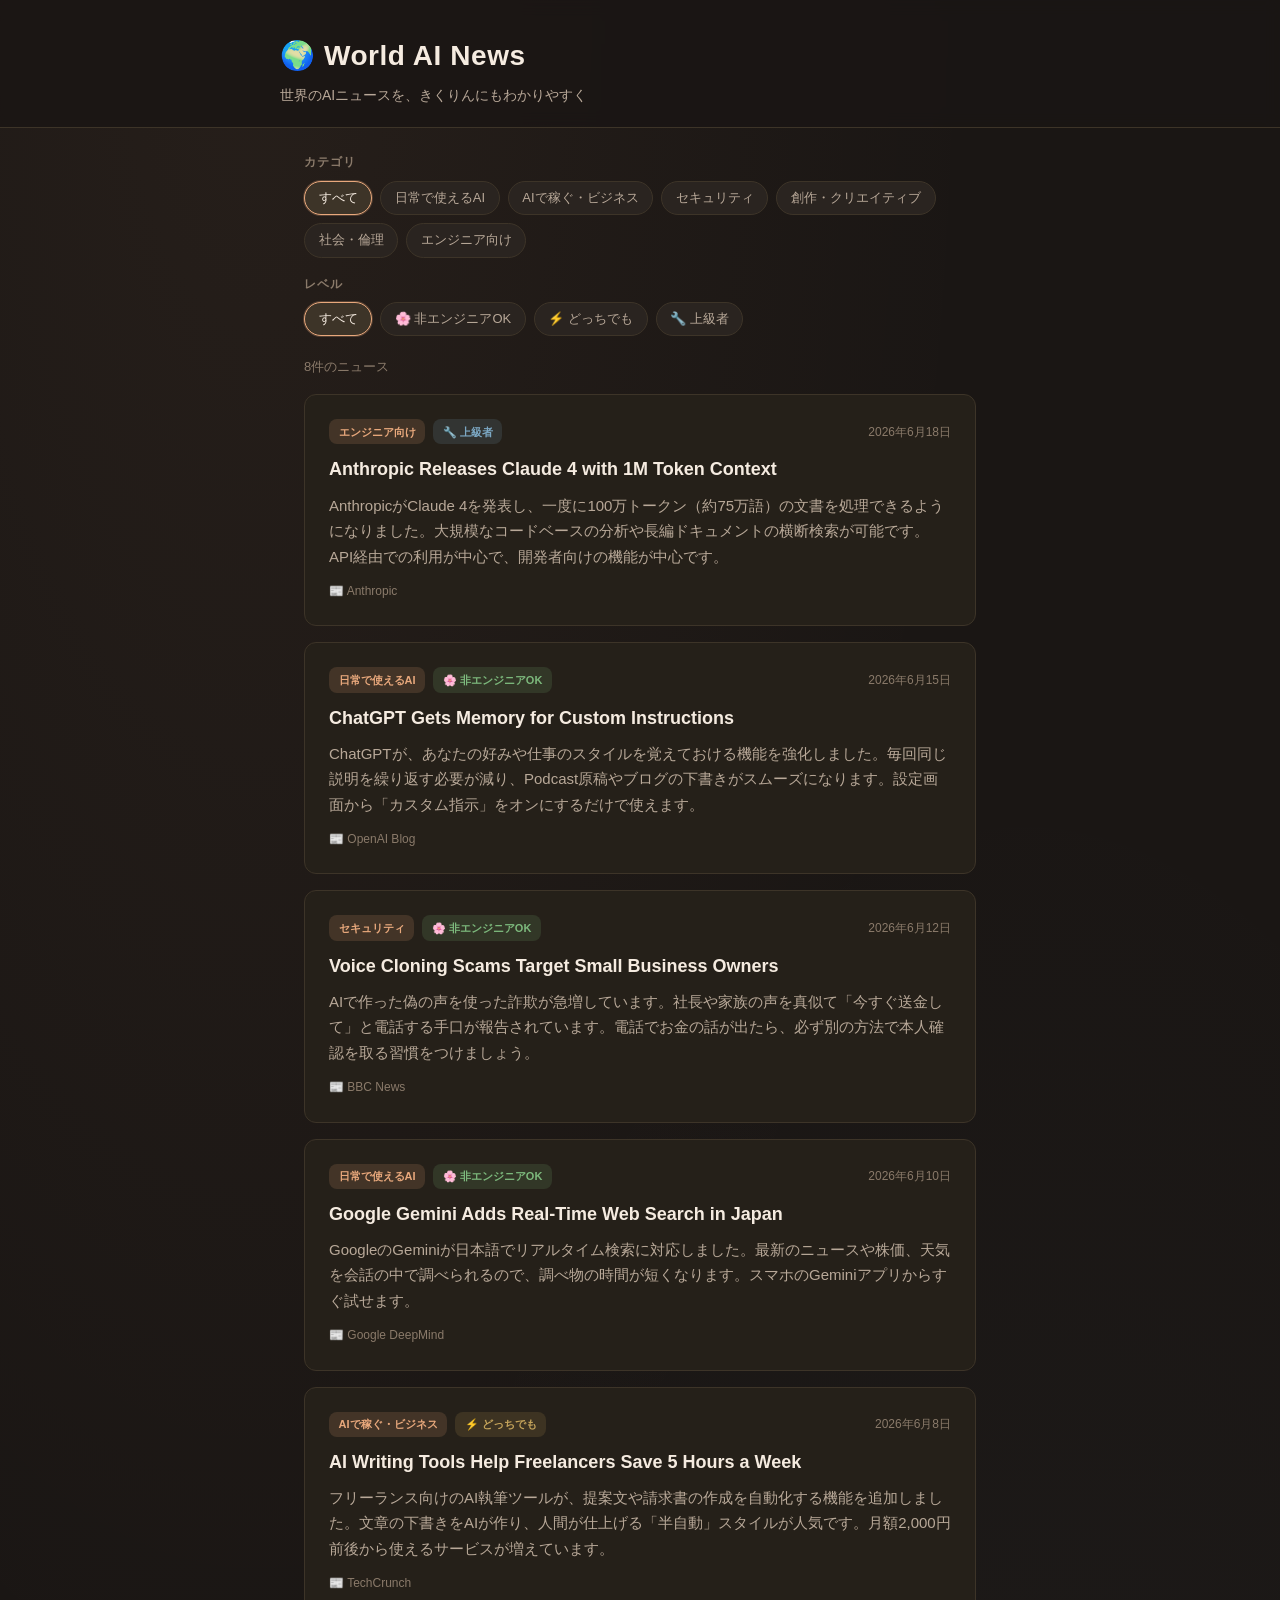
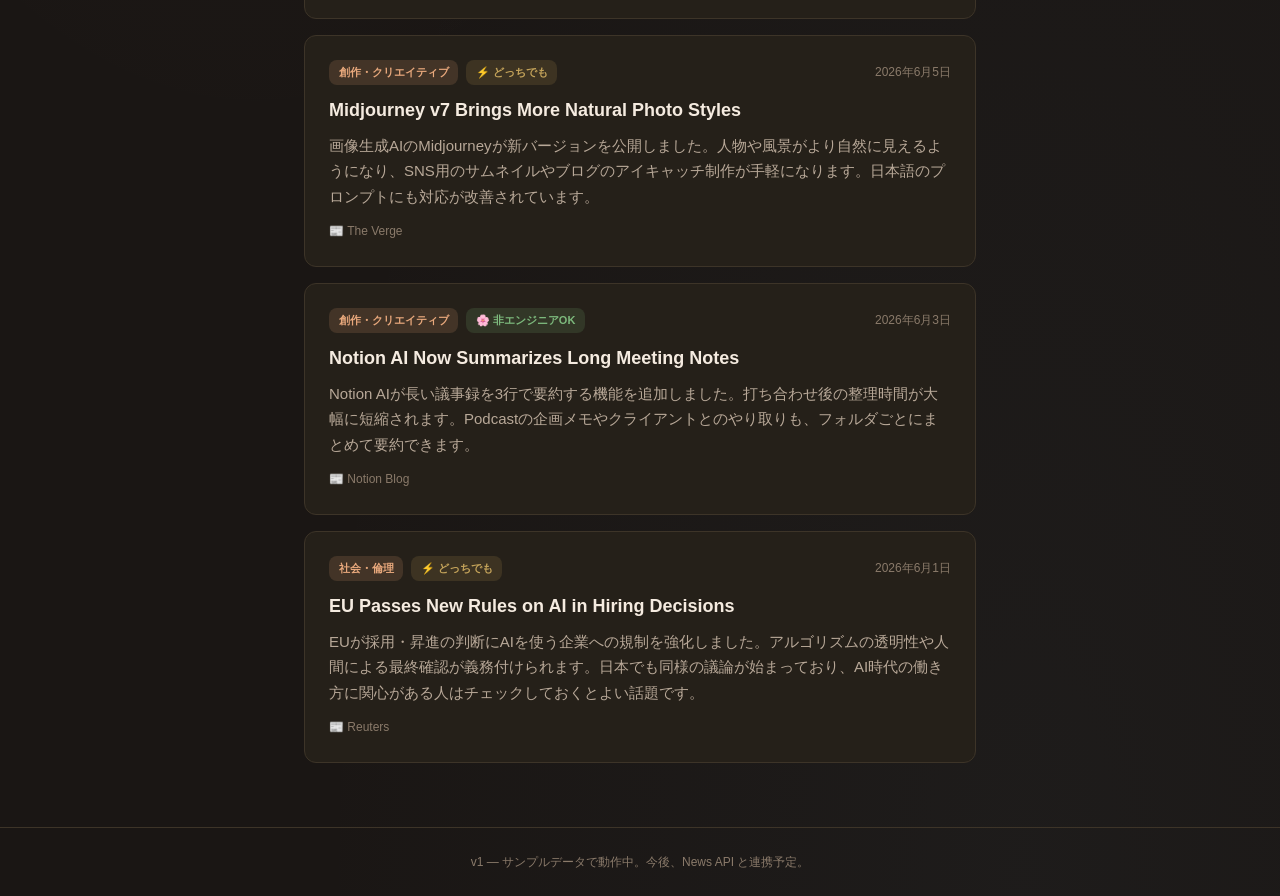
==== index.html @ 64b6ce34 "v1: 非エンジニア向けカテゴリ付きAIニュースアプリ Co-authored-by: kikurin-tasogare <kikurin-tasogare@users.noreply.github." ====
<!DOCTYPE html>
<html lang="ja">
<head>
  <meta charset="UTF-8">
  <meta name="viewport" content="width=device-width, initial-scale=1.0">
  <meta name="description" content="世界のAIニュースを、非エンジニアにもわかりやすくまとめて表示">
  <title>🌍 World AI News</title>
  <link rel="stylesheet" href="styles.css">
</head>
<body>
  <header class="header">
    <div class="header__inner">
      <h1 class="header__title">🌍 World AI News</h1>
      <p class="header__subtitle">世界のAIニュースを、きくりんにもわかりやすく</p>
    </div>
  </header>

  <main class="main">
    <section class="filters" aria-label="カテゴリフィルター">
      <div class="filters__group">
        <h2 class="filters__label">カテゴリ</h2>
        <div class="filters__buttons" id="category-filters" role="group" aria-label="カテゴリで絞り込み">
          <!-- Generated by app.js -->
        </div>
      </div>
      <div class="filters__group">
        <h2 class="filters__label">レベル</h2>
        <div class="filters__buttons" id="level-filters" role="group" aria-label="レベルで絞り込み">
          <!-- Generated by app.js -->
        </div>
      </div>
    </section>

    <p class="result-count" id="result-count" aria-live="polite"></p>

    <section class="news-list" id="news-list" aria-label="ニュース一覧">
      <!-- Generated by app.js -->
    </section>

    <p class="empty-state" id="empty-state" hidden>
      条件に合うニュースがありません。フィルターを変更してみてください。
    </p>
  </main>

  <footer class="footer">
    <p>v1 — サンプルデータで動作中。今後、News API と連携予定。</p>
  </footer>

  <script src="app.js"></script>
</body>
</html>
---- styles.css ----
/* ========================================
   World AI News — Dark, warm, mobile-first
   ======================================== */

:root {
  --bg: #1a1614;
  --bg-card: #252019;
  --bg-card-hover: #2d2820;
  --bg-filter: #2a2420;
  --bg-filter-active: #3d3428;
  --text: #f5ebe0;
  --text-muted: #b8a898;
  --text-subtle: #8a7a6a;
  --accent: #e8a87c;
  --accent-soft: rgba(232, 168, 124, 0.15);
  --accent-glow: rgba(232, 168, 124, 0.25);
  --border: #3d3428;
  --badge-beginner: #7cb87c;
  --badge-mixed: #c4a35a;
  --badge-engineer: #7ca8c4;
  --radius: 12px;
  --radius-sm: 8px;
  --shadow: 0 4px 20px rgba(0, 0, 0, 0.35);
  --font: "Hiragino Sans", "Hiragino Kaku Gothic ProN", "Noto Sans JP", sans-serif;
}

*,
*::before,
*::after {
  box-sizing: border-box;
  margin: 0;
  padding: 0;
}

html {
  font-size: 16px;
  -webkit-text-size-adjust: 100%;
}

body {
  font-family: var(--font);
  background: var(--bg);
  color: var(--text);
  line-height: 1.7;
  min-height: 100vh;
  background-image:
    radial-gradient(ellipse at 20% 0%, rgba(232, 168, 124, 0.06) 0%, transparent 50%),
    radial-gradient(ellipse at 80% 100%, rgba(124, 168, 196, 0.04) 0%, transparent 50%);
}

/* Header */
.header {
  padding: 1.5rem 1rem 1rem;
  border-bottom: 1px solid var(--border);
  background: rgba(26, 22, 20, 0.85);
  backdrop-filter: blur(8px);
  position: sticky;
  top: 0;
  z-index: 10;
}

.header__inner {
  max-width: 720px;
  margin: 0 auto;
}

.header__title {
  font-size: 1.5rem;
  font-weight: 700;
  letter-spacing: 0.02em;
  color: var(--text);
}

.header__subtitle {
  font-size: 0.875rem;
  color: var(--text-muted);
  margin-top: 0.25rem;
}

/* Main */
.main {
  max-width: 720px;
  margin: 0 auto;
  padding: 1.25rem 1rem 3rem;
}

/* Filters */
.filters {
  margin-bottom: 1.25rem;
}

.filters__group + .filters__group {
  margin-top: 1rem;
}

.filters__label {
  font-size: 0.75rem;
  font-weight: 600;
  text-transform: uppercase;
  letter-spacing: 0.08em;
  color: var(--text-subtle);
  margin-bottom: 0.5rem;
}

.filters__buttons {
  display: flex;
  flex-wrap: wrap;
  gap: 0.5rem;
}

.filter-btn {
  font-family: inherit;
  font-size: 0.8125rem;
  padding: 0.45rem 0.85rem;
  border: 1px solid var(--border);
  border-radius: 999px;
  background: var(--bg-filter);
  color: var(--text-muted);
  cursor: pointer;
  transition: background 0.2s, color 0.2s, border-color 0.2s, box-shadow 0.2s;
  white-space: nowrap;
}

.filter-btn:hover {
  background: var(--bg-card-hover);
  color: var(--text);
}

.filter-btn:focus-visible {
  outline: 2px solid var(--accent);
  outline-offset: 2px;
}

.filter-btn--active {
  background: var(--bg-filter-active);
  border-color: var(--accent);
  color: var(--text);
  box-shadow: 0 0 0 1px var(--accent-glow);
}

/* Result count */
.result-count {
  font-size: 0.8125rem;
  color: var(--text-subtle);
  margin-bottom: 1rem;
}

/* News cards */
.news-list {
  display: flex;
  flex-direction: column;
  gap: 1rem;
}

.news-card {
  background: var(--bg-card);
  border: 1px solid var(--border);
  border-radius: var(--radius);
  padding: 1.25rem;
  transition: background 0.2s, box-shadow 0.2s, transform 0.2s;
  animation: fadeIn 0.35s ease-out both;
}

.news-card:hover {
  background: var(--bg-card-hover);
  box-shadow: var(--shadow);
  transform: translateY(-1px);
}

@keyframes fadeIn {
  from {
    opacity: 0;
    transform: translateY(8px);
  }
  to {
    opacity: 1;
    transform: translateY(0);
  }
}

.news-card__meta {
  display: flex;
  flex-wrap: wrap;
  align-items: center;
  gap: 0.5rem;
  margin-bottom: 0.75rem;
}

.news-card__category {
  font-size: 0.6875rem;
  font-weight: 600;
  padding: 0.2rem 0.6rem;
  border-radius: var(--radius-sm);
  background: var(--accent-soft);
  color: var(--accent);
}

.news-card__level {
  font-size: 0.6875rem;
  font-weight: 600;
  padding: 0.2rem 0.6rem;
  border-radius: var(--radius-sm);
}

.news-card__level--beginner {
  background: rgba(124, 184, 124, 0.15);
  color: var(--badge-beginner);
}

.news-card__level--mixed {
  background: rgba(196, 163, 90, 0.15);
  color: var(--badge-mixed);
}

.news-card__level--engineer {
  background: rgba(124, 168, 196, 0.15);
  color: var(--badge-engineer);
}

.news-card__date {
  font-size: 0.75rem;
  color: var(--text-subtle);
  margin-left: auto;
}

.news-card__title {
  font-size: 1.0625rem;
  font-weight: 700;
  line-height: 1.45;
  margin-bottom: 0.625rem;
  color: var(--text);
}

.news-card__summary {
  font-size: 0.9375rem;
  color: var(--text-muted);
  margin-bottom: 0.75rem;
}

.news-card__source {
  font-size: 0.75rem;
  color: var(--text-subtle);
}

.news-card__source::before {
  content: "📰 ";
}

/* Empty state */
.empty-state {
  text-align: center;
  padding: 2.5rem 1rem;
  color: var(--text-muted);
  font-size: 0.9375rem;
}

/* Footer */
.footer {
  text-align: center;
  padding: 1.5rem 1rem;
  border-top: 1px solid var(--border);
  font-size: 0.75rem;
  color: var(--text-subtle);
}

/* Tablet+ */
@media (min-width: 600px) {
  .header {
    padding: 2rem 1.5rem 1.25rem;
  }

  .header__title {
    font-size: 1.75rem;
  }

  .main {
    padding: 1.5rem 1.5rem 4rem;
  }

  .news-card {
    padding: 1.5rem;
  }

  .news-card__title {
    font-size: 1.125rem;
  }
}
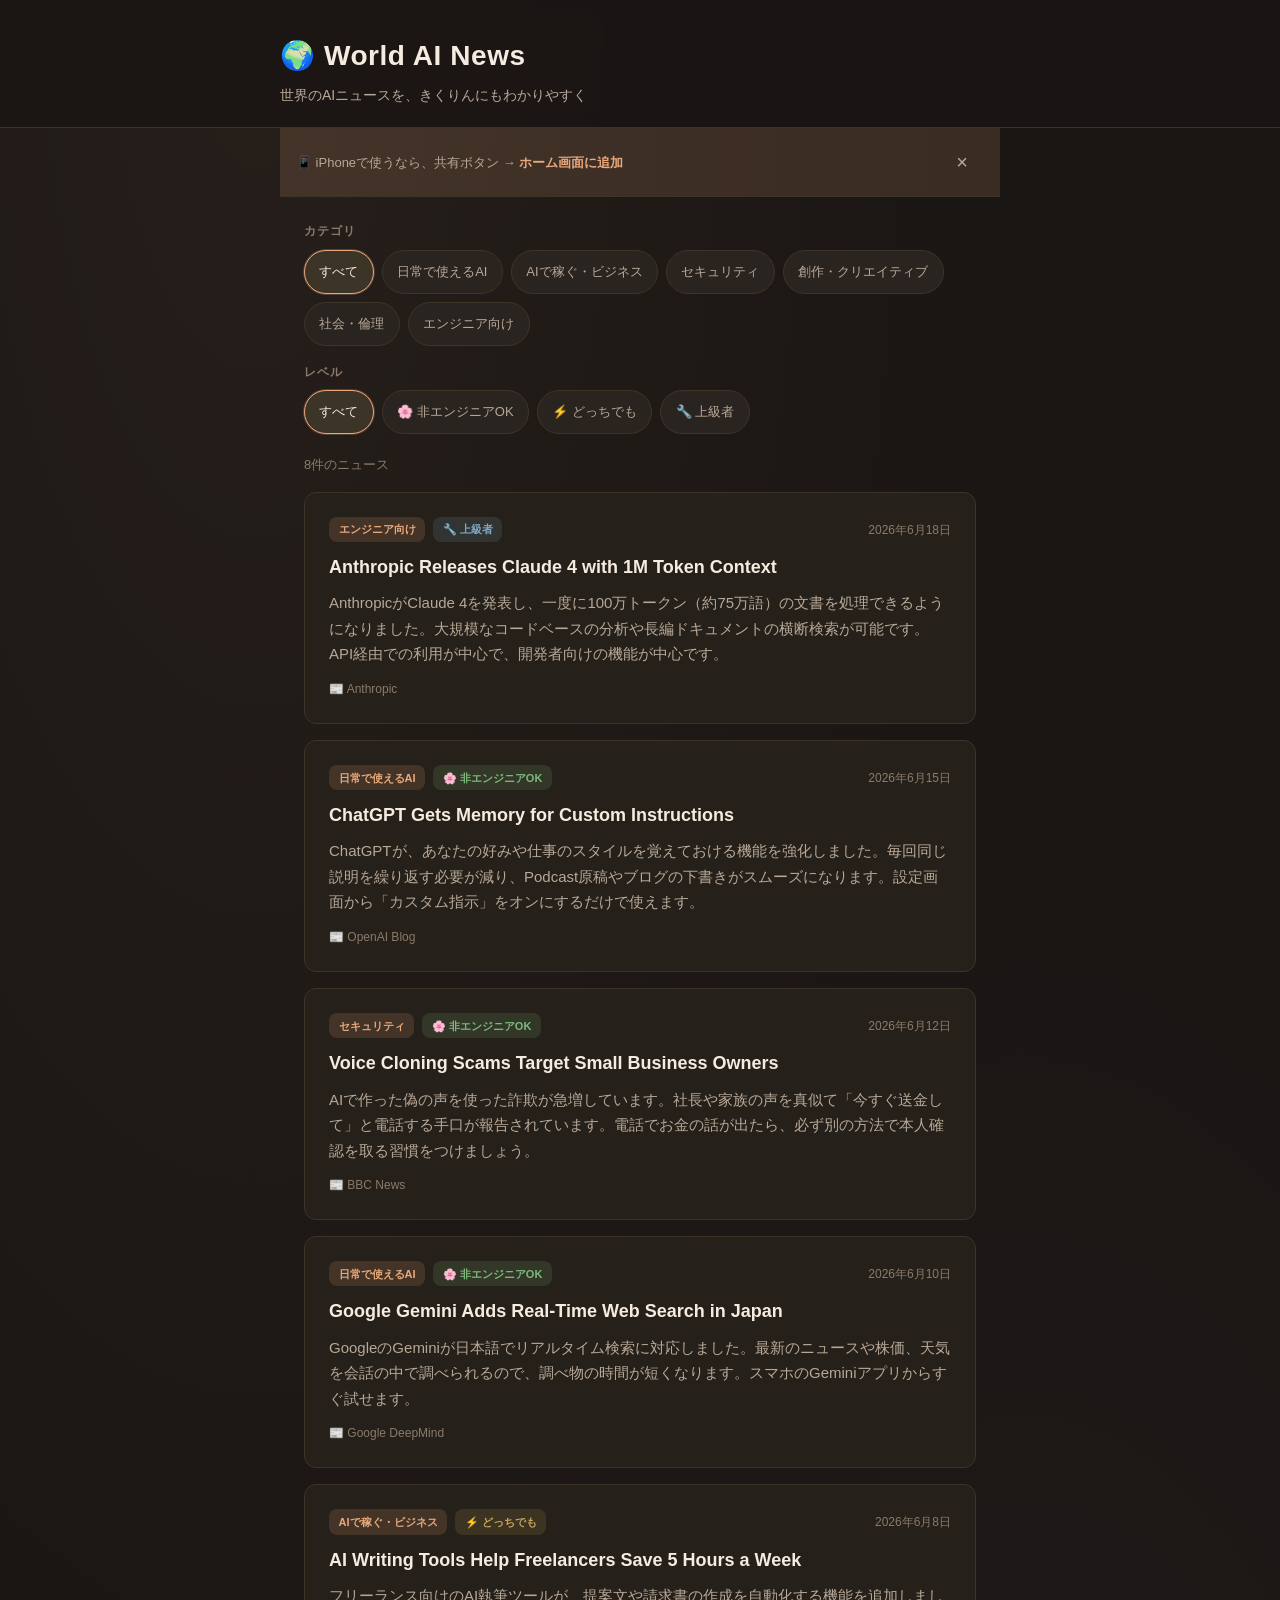
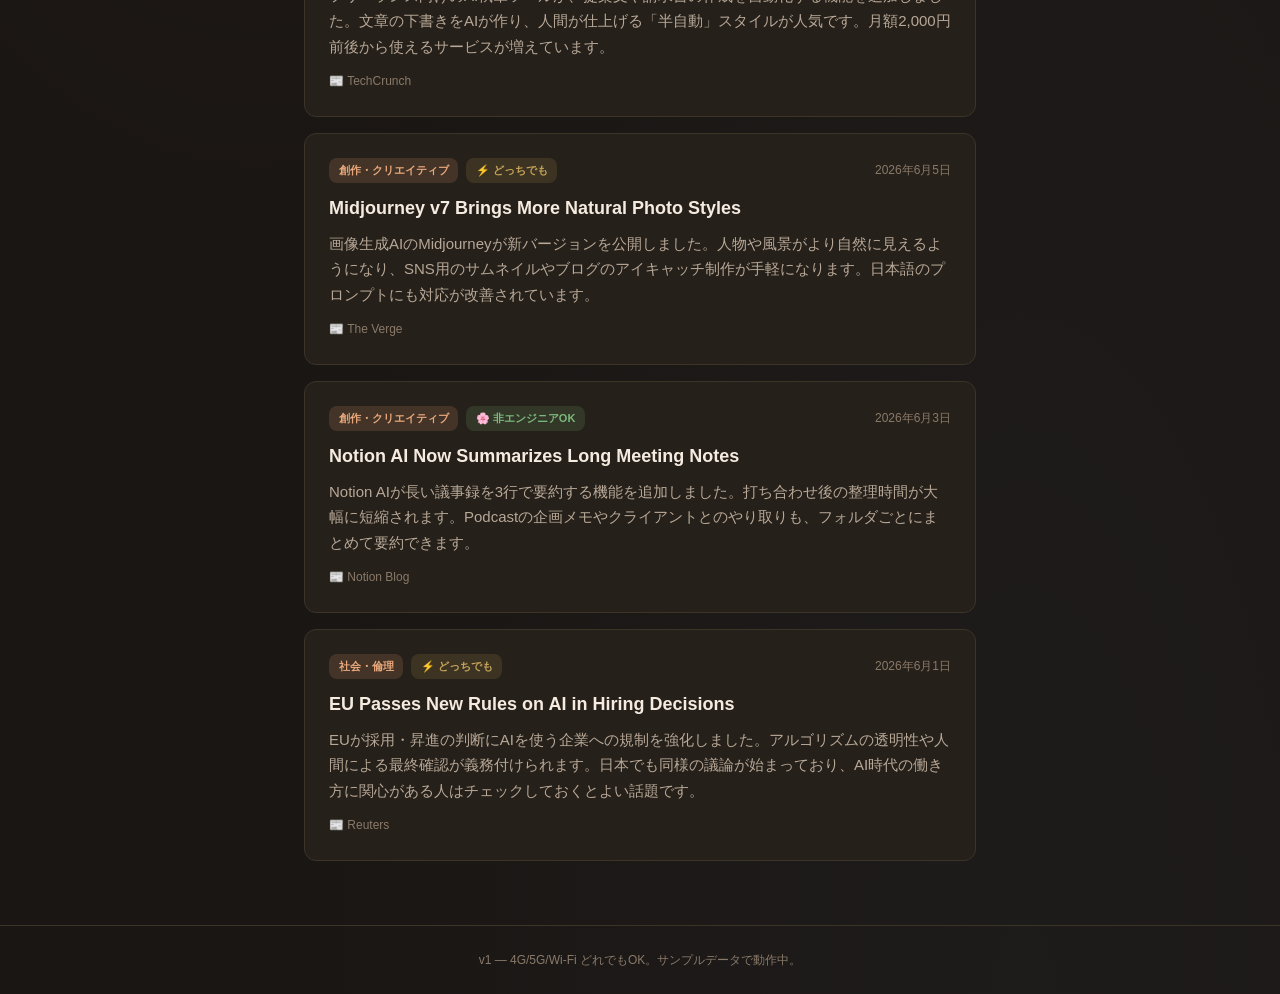
==== commit e0ec4433: "iPhone向けPWA対応: 4G/5G利用・ホーム画面追加・オフラインキャッシュ Co-authored-by: kikurin-tasogare <kikurin-tasogare@users.n" ====
--- a/index.html
+++ b/index.html
@@ -2,9 +2,17 @@
 <html lang="ja">
 <head>
   <meta charset="UTF-8">
-  <meta name="viewport" content="width=device-width, initial-scale=1.0">
+  <meta name="viewport" content="width=device-width, initial-scale=1.0, viewport-fit=cover">
   <meta name="description" content="世界のAIニュースを、非エンジニアにもわかりやすくまとめて表示">
+  <meta name="theme-color" content="#1a1614">
+  <meta name="mobile-web-app-capable" content="yes">
+  <meta name="apple-mobile-web-app-capable" content="yes">
+  <meta name="apple-mobile-web-app-status-bar-style" content="black-translucent">
+  <meta name="apple-mobile-web-app-title" content="AI News">
   <title>🌍 World AI News</title>
+  <link rel="icon" href="./icons/icon.svg" type="image/svg+xml">
+  <link rel="apple-touch-icon" href="./icons/icon.svg">
+  <link rel="manifest" href="./manifest.json">
   <link rel="stylesheet" href="styles.css">
 </head>
 <body>
@@ -14,6 +22,11 @@
       <p class="header__subtitle">世界のAIニュースを、きくりんにもわかりやすく</p>
     </div>
   </header>
+
+  <aside class="install-hint" id="install-hint" hidden>
+    <p class="install-hint__text">📱 iPhoneで使うなら、共有ボタン → <strong>ホーム画面に追加</strong></p>
+    <button type="button" class="install-hint__close" id="install-hint-close" aria-label="閉じる">×</button>
+  </aside>
 
   <main class="main">
     <section class="filters" aria-label="カテゴリフィルター">
@@ -43,7 +56,7 @@
   </main>
 
   <footer class="footer">
-    <p>v1 — サンプルデータで動作中。今後、News API と連携予定。</p>
+    <p>v1 — 4G/5G/Wi-Fi どれでもOK。サンプルデータで動作中。</p>
   </footer>
 
   <script src="app.js"></script>
--- a/styles.css
+++ b/styles.css
@@ -43,6 +43,9 @@
   color: var(--text);
   line-height: 1.7;
   min-height: 100vh;
+  min-height: 100dvh;
+  padding-bottom: env(safe-area-inset-bottom);
+  -webkit-tap-highlight-color: transparent;
   background-image:
     radial-gradient(ellipse at 20% 0%, rgba(232, 168, 124, 0.06) 0%, transparent 50%),
     radial-gradient(ellipse at 80% 100%, rgba(124, 168, 196, 0.04) 0%, transparent 50%);
@@ -50,7 +53,7 @@
 
 /* Header */
 .header {
-  padding: 1.5rem 1rem 1rem;
+  padding: calc(1.5rem + env(safe-area-inset-top)) 1rem 1rem;
   border-bottom: 1px solid var(--border);
   background: rgba(26, 22, 20, 0.85);
   backdrop-filter: blur(8px);
@@ -111,7 +114,8 @@
 .filter-btn {
   font-family: inherit;
   font-size: 0.8125rem;
-  padding: 0.45rem 0.85rem;
+  padding: 0.55rem 0.9rem;
+  min-height: 44px;
   border: 1px solid var(--border);
   border-radius: 999px;
   background: var(--bg-filter);
@@ -246,6 +250,42 @@
   content: "📰 ";
 }
 
+/* Install hint (iPhone) */
+.install-hint {
+  display: flex;
+  align-items: center;
+  gap: 0.75rem;
+  max-width: 720px;
+  margin: 0 auto;
+  padding: 0.75rem 1rem;
+  background: var(--accent-soft);
+  border-bottom: 1px solid var(--border);
+}
+
+.install-hint__text {
+  flex: 1;
+  font-size: 0.8125rem;
+  color: var(--text-muted);
+  line-height: 1.5;
+}
+
+.install-hint__text strong {
+  color: var(--accent);
+}
+
+.install-hint__close {
+  font-family: inherit;
+  font-size: 1.25rem;
+  line-height: 1;
+  width: 44px;
+  height: 44px;
+  border: none;
+  border-radius: 50%;
+  background: transparent;
+  color: var(--text-muted);
+  cursor: pointer;
+}
+
 /* Empty state */
 .empty-state {
   text-align: center;
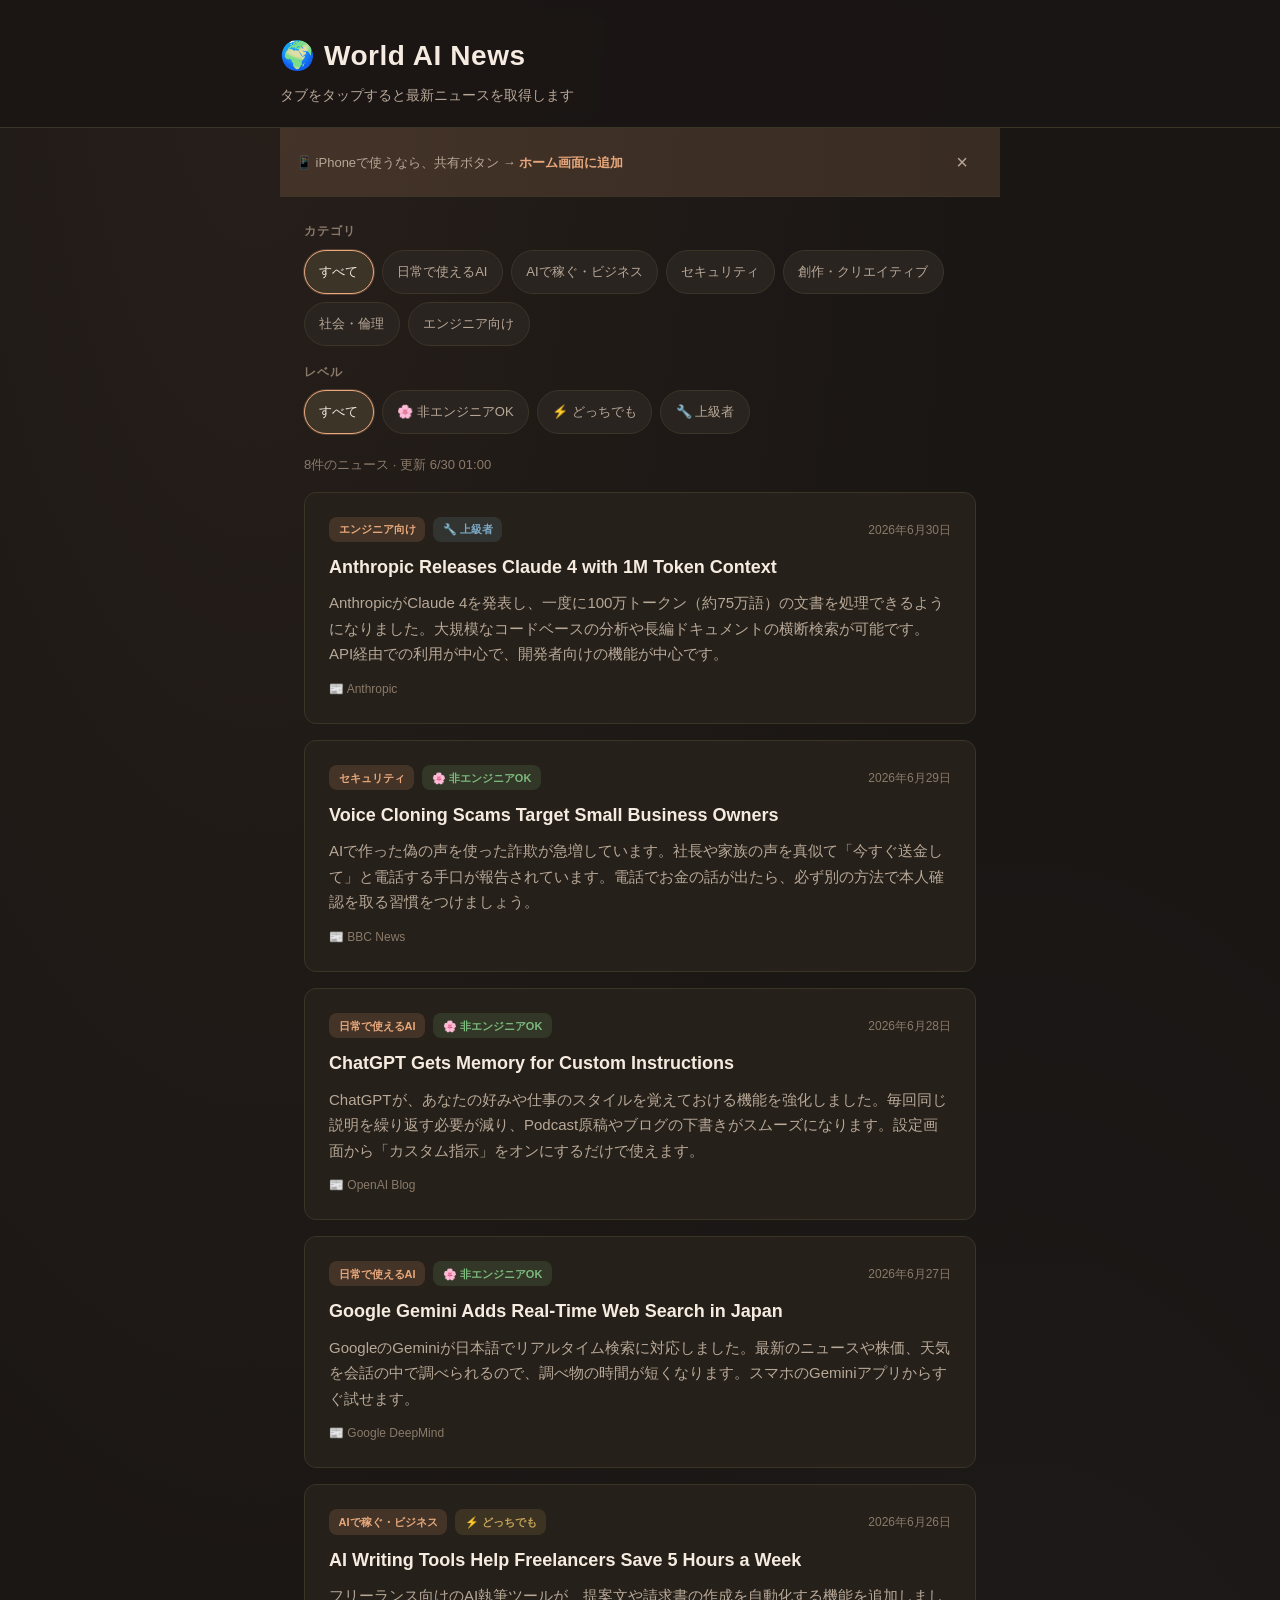
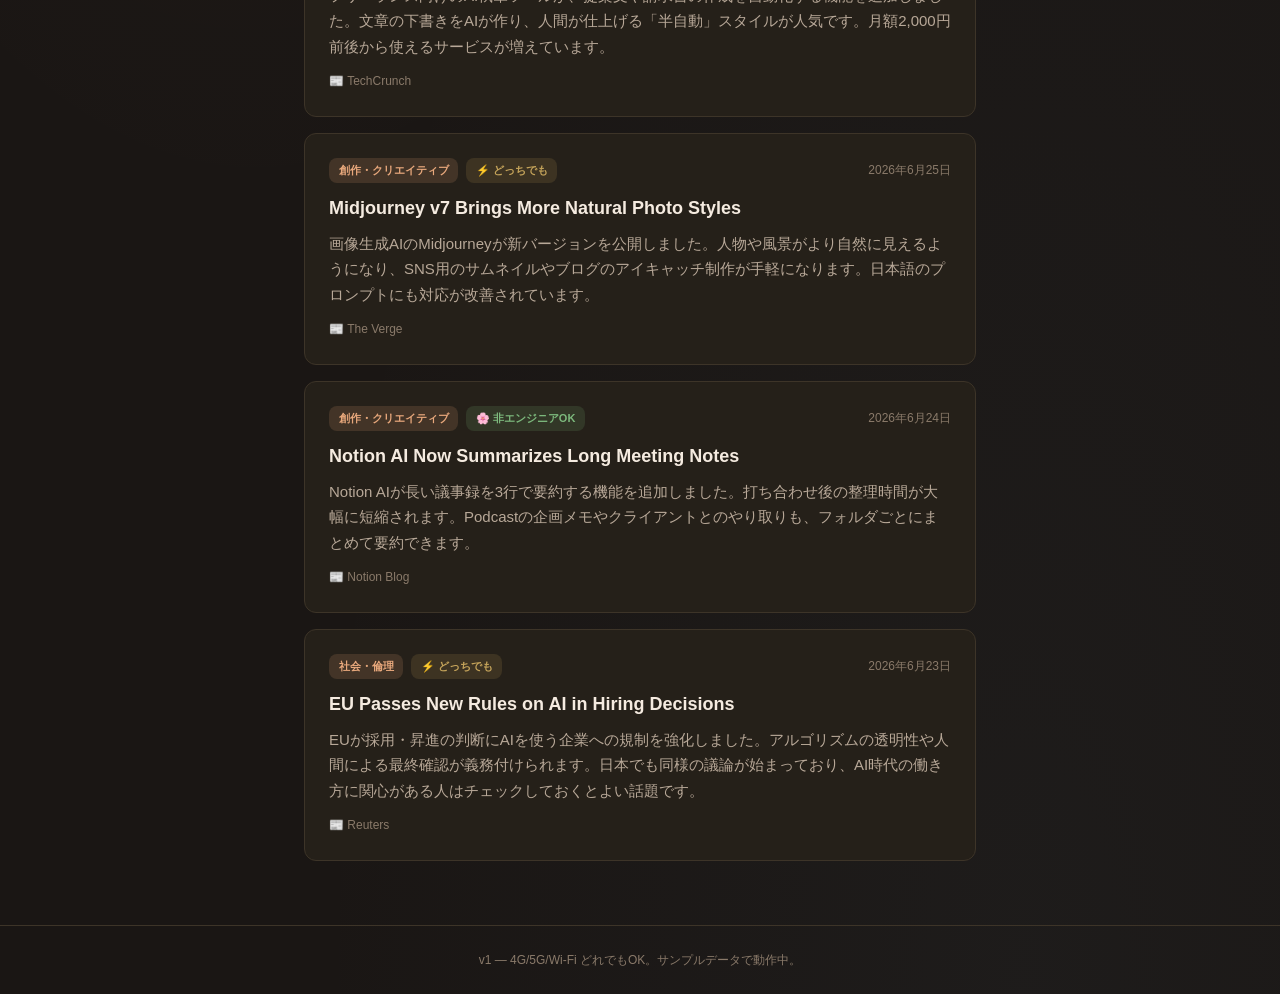
==== commit 7cdc6872: "タブタップで最新ニュースを取得・表示する機能を追加 Co-authored-by: kikurin-tasogare <kikurin-tasogare@users.noreply.github.co" ====
--- a/index.html
+++ b/index.html
@@ -19,7 +19,7 @@
   <header class="header">
     <div class="header__inner">
       <h1 class="header__title">🌍 World AI News</h1>
-      <p class="header__subtitle">世界のAIニュースを、きくりんにもわかりやすく</p>
+      <p class="header__subtitle">タブをタップすると最新ニュースを取得します</p>
     </div>
   </header>
 
--- a/styles.css
+++ b/styles.css
@@ -142,6 +142,28 @@
   box-shadow: 0 0 0 1px var(--accent-glow);
 }
 
+/* Loading state */
+.main.is-loading .news-list {
+  opacity: 0.45;
+  pointer-events: none;
+}
+
+.main.is-loading .filter-btn:not(.filter-btn--active) {
+  opacity: 0.6;
+}
+
+.main.is-loading .result-count::after {
+  content: ' ⟳';
+  display: inline-block;
+  animation: spin 0.8s linear infinite;
+}
+
+@keyframes spin {
+  to {
+    transform: rotate(360deg);
+  }
+}
+
 /* Result count */
 .result-count {
   font-size: 0.8125rem;
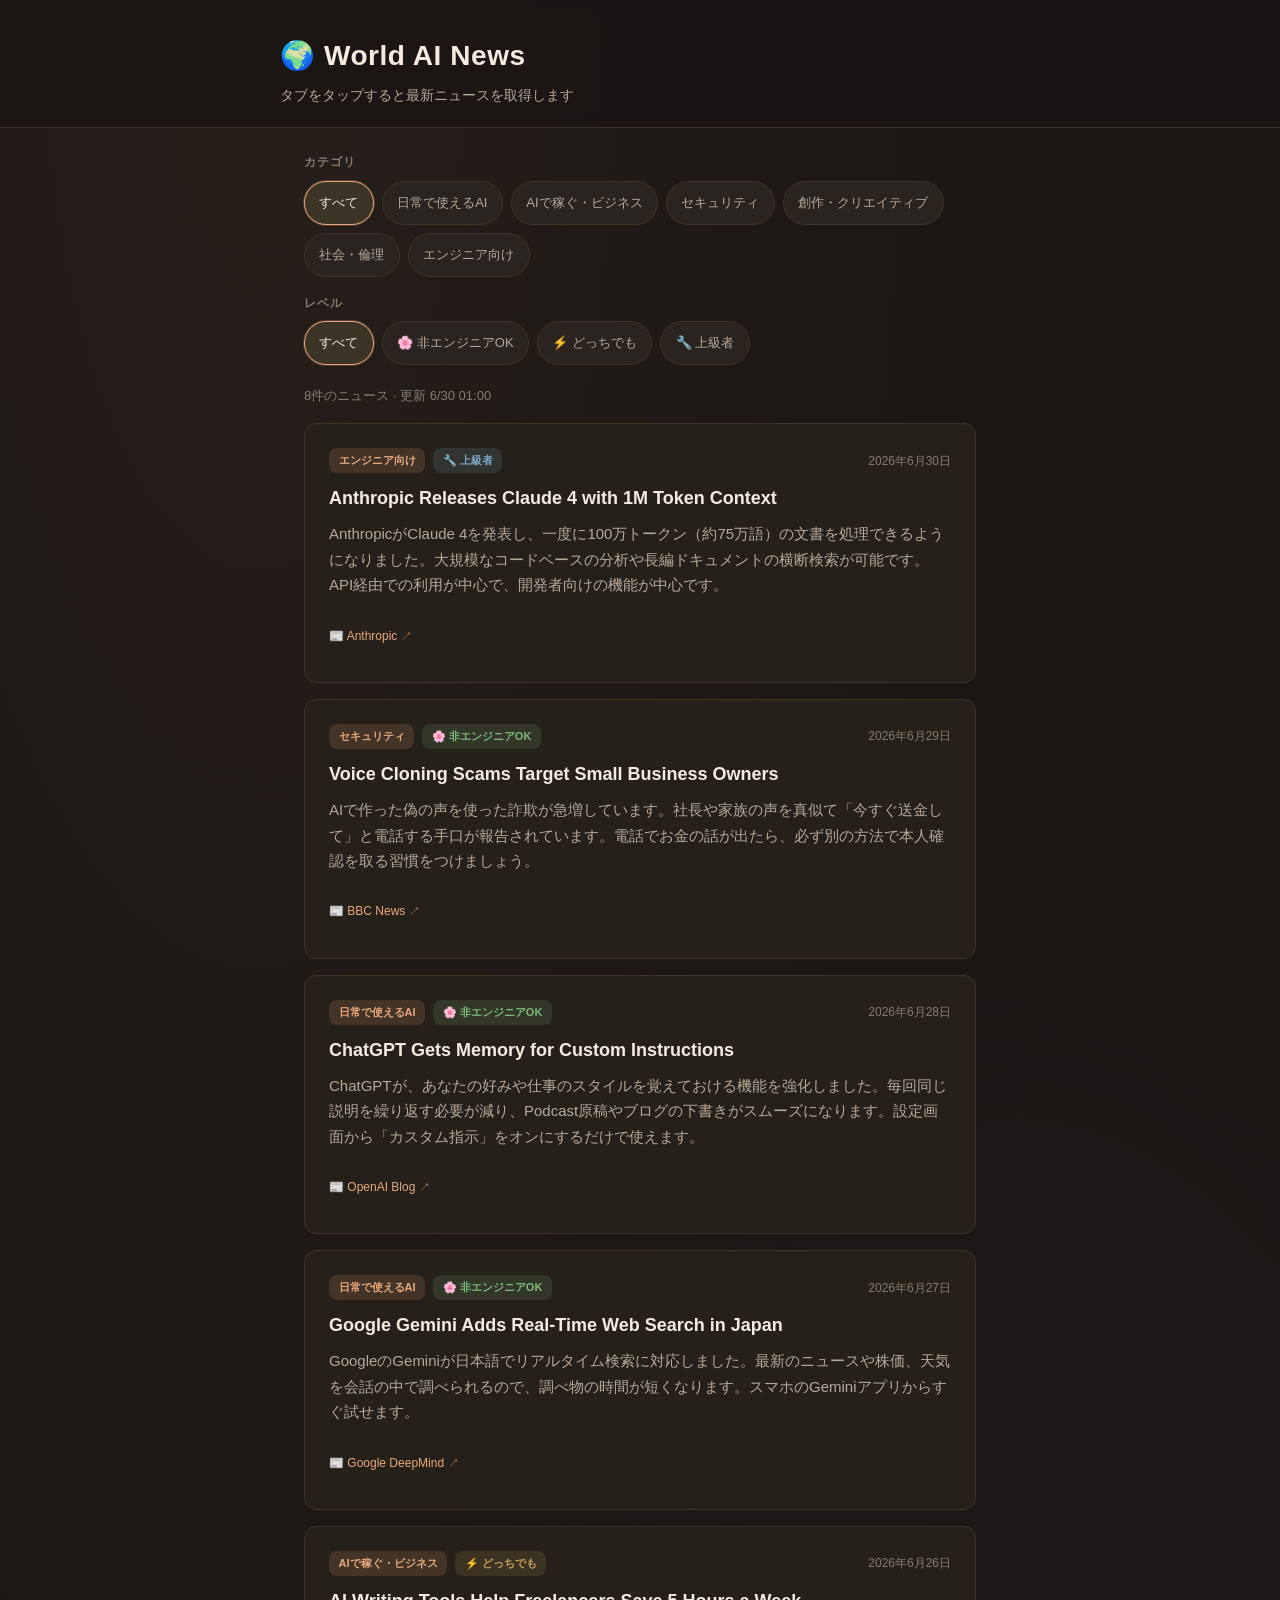
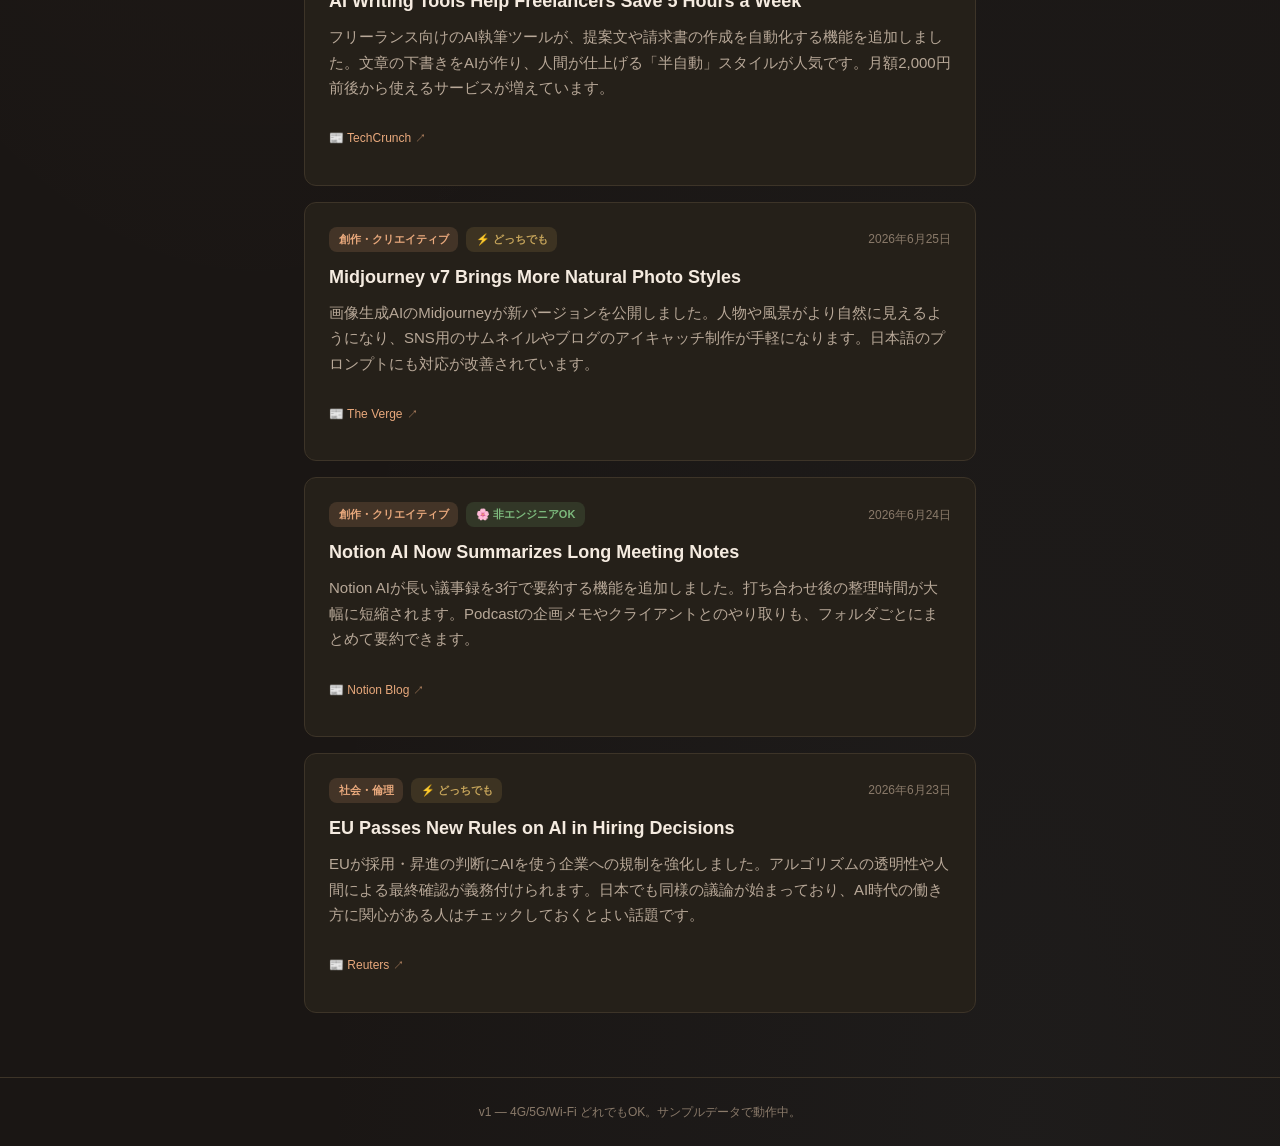
==== commit 11802b5d: "ホーム画面追加のポップアップを削除 Co-authored-by: kikurin-tasogare <kikurin-tasogare@users.noreply.github.com>" ====
--- a/index.html
+++ b/index.html
@@ -22,11 +22,6 @@
       <p class="header__subtitle">タブをタップすると最新ニュースを取得します</p>
     </div>
   </header>
-
-  <aside class="install-hint" id="install-hint" hidden>
-    <p class="install-hint__text">📱 iPhoneで使うなら、共有ボタン → <strong>ホーム画面に追加</strong></p>
-    <button type="button" class="install-hint__close" id="install-hint-close" aria-label="閉じる">×</button>
-  </aside>
 
   <main class="main">
     <section class="filters" aria-label="カテゴリフィルター">
--- a/styles.css
+++ b/styles.css
@@ -263,49 +263,34 @@
   margin-bottom: 0.75rem;
 }
 
-.news-card__source {
+.news-card__source,
+.news-card__source-link {
+  display: inline-flex;
+  align-items: center;
+  gap: 0.25rem;
   font-size: 0.75rem;
   color: var(--text-subtle);
-}
-
-.news-card__source::before {
-  content: "📰 ";
-}
-
-/* Install hint (iPhone) */
-.install-hint {
-  display: flex;
-  align-items: center;
-  gap: 0.75rem;
-  max-width: 720px;
-  margin: 0 auto;
-  padding: 0.75rem 1rem;
-  background: var(--accent-soft);
-  border-bottom: 1px solid var(--border);
-}
-
-.install-hint__text {
-  flex: 1;
-  font-size: 0.8125rem;
-  color: var(--text-muted);
-  line-height: 1.5;
-}
-
-.install-hint__text strong {
+  margin-top: 0.25rem;
+}
+
+.news-card__source-link {
   color: var(--accent);
-}
-
-.install-hint__close {
-  font-family: inherit;
-  font-size: 1.25rem;
-  line-height: 1;
-  width: 44px;
-  height: 44px;
-  border: none;
-  border-radius: 50%;
-  background: transparent;
-  color: var(--text-muted);
-  cursor: pointer;
+  text-decoration: none;
+  padding: 0.35rem 0;
+  min-height: 44px;
+  transition: color 0.2s, opacity 0.2s;
+}
+
+.news-card__source-link:hover,
+.news-card__source-link:focus-visible {
+  color: var(--text);
+  text-decoration: underline;
+  outline: none;
+}
+
+.news-card__source-arrow {
+  font-size: 0.6875rem;
+  opacity: 0.8;
 }
 
 /* Empty state */
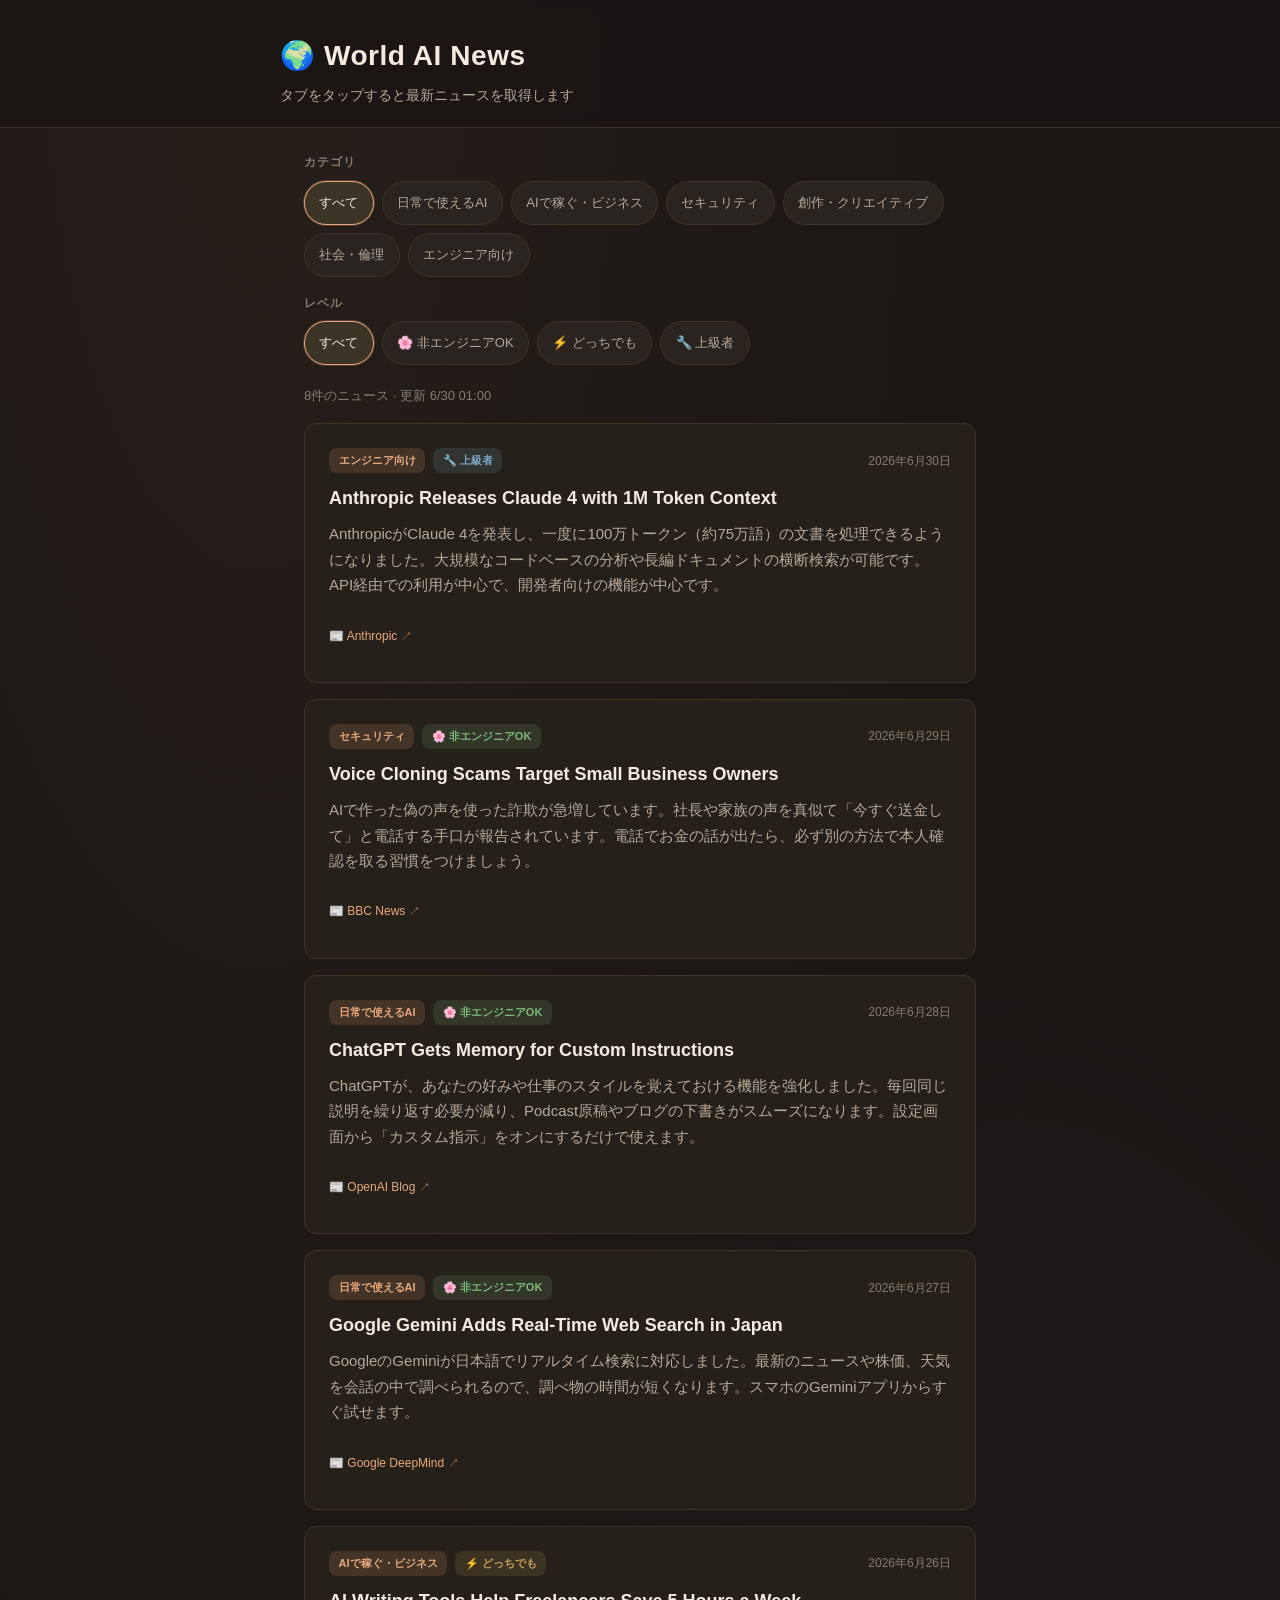
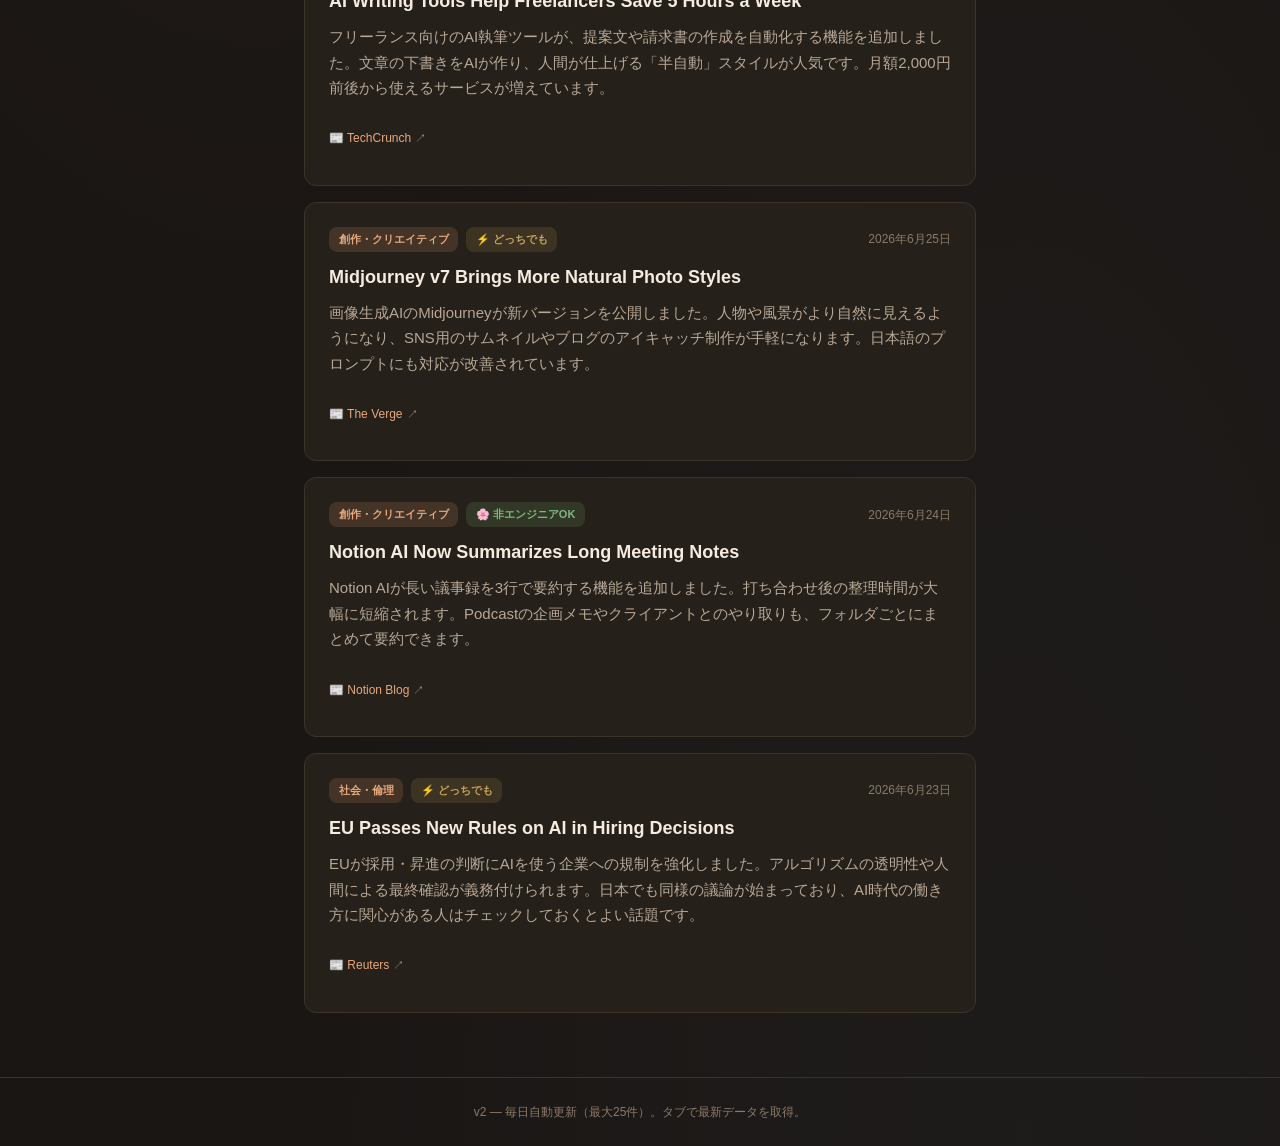
==== commit 7422a5bb: "v2: News API連携と毎日自動更新（最大25件） Co-authored-by: kikurin-tasogare <kikurin-tasogare@users.noreply.github" ====
--- a/index.html
+++ b/index.html
@@ -51,7 +51,7 @@
   </main>
 
   <footer class="footer">
-    <p>v1 — 4G/5G/Wi-Fi どれでもOK。サンプルデータで動作中。</p>
+    <p>v2 — 毎日自動更新（最大25件）。タブで最新データを取得。</p>
   </footer>
 
   <script src="app.js"></script>
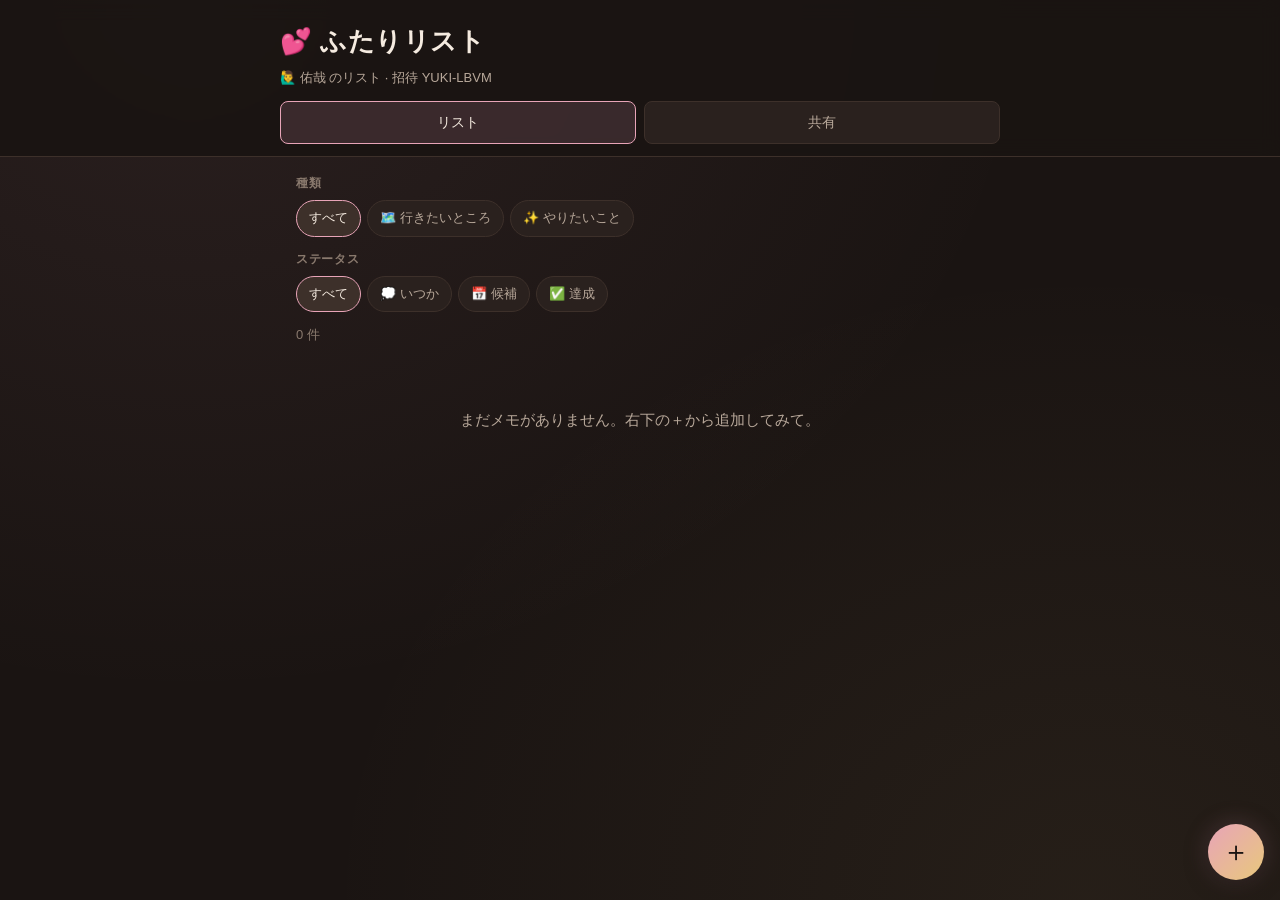
==== commit ad718bd9: "Initial standalone ふたりリスト PWA repository Co-authored-by: kikurin-tasogare <kikurin-tasogare@users.no" ====
--- a/index.html
+++ b/index.html
@@ -3,13 +3,13 @@
 <head>
   <meta charset="UTF-8">
   <meta name="viewport" content="width=device-width, initial-scale=1.0, viewport-fit=cover">
-  <meta name="description" content="世界のAIニュースを、非エンジニアにもわかりやすくまとめて表示">
-  <meta name="theme-color" content="#1a1614">
+  <meta name="description" content="行きたいところ・やりたいことを、ふたりで共有できるリスト">
+  <meta name="theme-color" content="#1a1412">
   <meta name="mobile-web-app-capable" content="yes">
   <meta name="apple-mobile-web-app-capable" content="yes">
   <meta name="apple-mobile-web-app-status-bar-style" content="black-translucent">
-  <meta name="apple-mobile-web-app-title" content="AI News">
-  <title>🌍 World AI News</title>
+  <meta name="apple-mobile-web-app-title" content="ふたりリスト">
+  <title>💕 ふたりリスト</title>
   <link rel="icon" href="./icons/icon.svg" type="image/svg+xml">
   <link rel="apple-touch-icon" href="./icons/icon.svg">
   <link rel="manifest" href="./manifest.json">
@@ -18,41 +18,150 @@
 <body>
   <header class="header">
     <div class="header__inner">
-      <h1 class="header__title">🌍 World AI News</h1>
-      <p class="header__subtitle">タブをタップすると最新ニュースを取得します</p>
+      <h1 class="header__title">💕 ふたりリスト</h1>
+      <p class="header__subtitle" id="header-subtitle">行きたい・やりたいを、のこしておこう</p>
     </div>
+    <nav class="header__nav" aria-label="メイン">
+      <button type="button" class="nav-btn nav-btn--active" data-view="list">リスト</button>
+      <button type="button" class="nav-btn" data-view="share">共有</button>
+    </nav>
   </header>
 
   <main class="main">
-    <section class="filters" aria-label="カテゴリフィルター">
-      <div class="filters__group">
-        <h2 class="filters__label">カテゴリ</h2>
-        <div class="filters__buttons" id="category-filters" role="group" aria-label="カテゴリで絞り込み">
-          <!-- Generated by app.js -->
+    <!-- リスト画面 -->
+    <section id="view-list" class="view view--active">
+      <div class="filters">
+        <div class="filters__group">
+          <h2 class="filters__label">種類</h2>
+          <div class="filters__buttons" id="type-filters" role="group"></div>
+        </div>
+        <div class="filters__group">
+          <h2 class="filters__label">ステータス</h2>
+          <div class="filters__buttons" id="status-filters" role="group"></div>
         </div>
       </div>
-      <div class="filters__group">
-        <h2 class="filters__label">レベル</h2>
-        <div class="filters__buttons" id="level-filters" role="group" aria-label="レベルで絞り込み">
-          <!-- Generated by app.js -->
+
+      <p class="result-count" id="result-count" aria-live="polite"></p>
+
+      <section class="item-list" id="item-list" aria-label="リスト一覧"></section>
+
+      <p class="empty-state" id="empty-state" hidden>
+        まだメモがありません。右下の＋から追加してみて。
+      </p>
+    </section>
+
+    <!-- 共有画面 -->
+    <section id="view-share" class="view" hidden>
+      <div class="share-card">
+        <h2 class="share-card__title">👤 あなたの名前</h2>
+        <p class="share-card__desc">追加したメモに表示されます。祐希ちゃんが参加したら各自選んでね。</p>
+        <div class="member-picker" id="member-picker" role="group" aria-label="メンバー選択"></div>
+      </div>
+
+      <div class="share-card">
+        <h2 class="share-card__title">🔗 ワークスペース</h2>
+        <p class="share-card__desc">同じコードを入力すると、ふたりのリストが同期できます（クラウド設定後）。</p>
+        <div class="invite-code">
+          <span class="invite-code__label">招待コード</span>
+          <code class="invite-code__value" id="invite-code">------</code>
+          <button type="button" class="btn btn--ghost btn--small" id="copy-invite">コピー</button>
         </div>
+        <label class="field">
+          <span class="field__label">別のワークスペースに参加</span>
+          <div class="field__row">
+            <input type="text" class="field__input" id="join-code" placeholder="例: YUKI-4X2K" autocomplete="off">
+            <button type="button" class="btn btn--ghost" id="join-workspace">参加</button>
+          </div>
+        </label>
+      </div>
+
+      <div class="share-card">
+        <h2 class="share-card__title">📤 今すぐ共有（ファイル）</h2>
+        <p class="share-card__desc">クラウド設定前でも、JSONの送受信で祐希ちゃんとリストを共有できます。</p>
+        <div class="share-actions">
+          <button type="button" class="btn btn--ghost" id="export-json">エクスポート</button>
+          <label class="btn btn--ghost">
+            インポート
+            <input type="file" id="import-json" accept="application/json,.json" hidden>
+          </label>
+        </div>
+        <label class="field field--checkbox">
+          <input type="checkbox" id="import-merge" checked>
+          <span>既存のメモとマージする（オフで上書き）</span>
+        </label>
+      </div>
+
+      <div class="share-card">
+        <h2 class="share-card__title">☁️ クラウド同期（任意）</h2>
+        <p class="share-card__desc">Supabase を設定すると、リアルタイムでふたりのリストが更新されます。</p>
+        <label class="field">
+          <span class="field__label">Supabase URL</span>
+          <input type="url" class="field__input" id="supabase-url" placeholder="https://xxxx.supabase.co">
+        </label>
+        <label class="field">
+          <span class="field__label">Anon Key</span>
+          <input type="password" class="field__input" id="supabase-key" placeholder="eyJ...">
+        </label>
+        <div class="share-actions">
+          <button type="button" class="btn btn--primary" id="save-sync">保存して同期</button>
+          <button type="button" class="btn btn--ghost" id="sync-now">今すぐ同期</button>
+        </div>
+        <p class="sync-status" id="sync-status" aria-live="polite"></p>
       </div>
     </section>
-
-    <p class="result-count" id="result-count" aria-live="polite"></p>
-
-    <section class="news-list" id="news-list" aria-label="ニュース一覧">
-      <!-- Generated by app.js -->
-    </section>
-
-    <p class="empty-state" id="empty-state" hidden>
-      条件に合うニュースがありません。フィルターを変更してみてください。
-    </p>
   </main>
 
-  <footer class="footer">
-    <p>v2 — 毎日自動更新（最大25件）。タブで最新データを取得。</p>
-  </footer>
+  <button type="button" class="fab" id="fab-add" aria-label="新しいメモを追加">＋</button>
+
+  <!-- 追加・編集モーダル -->
+  <dialog class="modal" id="item-modal" aria-labelledby="modal-title">
+    <form class="modal__form" id="item-form">
+      <header class="modal__header">
+        <h2 class="modal__title" id="modal-title">メモを追加</h2>
+        <button type="button" class="modal__close" id="modal-close" aria-label="閉じる">×</button>
+      </header>
+
+      <div class="modal__body">
+        <div class="type-toggle" id="type-toggle" role="group" aria-label="種類"></div>
+
+        <label class="field">
+          <span class="field__label">タイトル</span>
+          <input type="text" class="field__input" id="item-title" required maxlength="80" placeholder="例: 鎌倉の海辺カフェ">
+        </label>
+
+        <label class="field">
+          <span class="field__label">メモ（任意）</span>
+          <textarea class="field__input field__textarea" id="item-memo" rows="3" maxlength="500" placeholder="行きたい理由、候補日、リンクなど"></textarea>
+        </label>
+
+        <label class="field">
+          <span class="field__label">タグ</span>
+          <div class="tag-picker" id="tag-picker" role="group"></div>
+        </label>
+
+        <label class="field">
+          <span class="field__label">ステータス</span>
+          <select class="field__input" id="item-status">
+            <option value="someday">💭 いつか</option>
+            <option value="planned">📅 候補</option>
+            <option value="done">✅ 達成！</option>
+          </select>
+        </label>
+
+        <label class="field field--checkbox">
+          <input type="checkbox" id="item-pinned">
+          <span>📌 次はここ！（ピン留め）</span>
+        </label>
+      </div>
+
+      <footer class="modal__footer">
+        <button type="button" class="btn btn--danger" id="item-delete" hidden>削除</button>
+        <button type="submit" class="btn btn--primary">保存</button>
+      </footer>
+    </form>
+  </dialog>
+
+  <div class="toast" id="toast" role="status" aria-live="polite" hidden></div>
 
   <script src="app.js"></script>
 </body>
--- a/styles.css
+++ b/styles.css
@@ -1,41 +1,32 @@
 /* ========================================
-   World AI News — Dark, warm, mobile-first
+   ふたりリスト — Warm dark, couple-friendly
    ======================================== */
 
 :root {
-  --bg: #1a1614;
-  --bg-card: #252019;
-  --bg-card-hover: #2d2820;
-  --bg-filter: #2a2420;
-  --bg-filter-active: #3d3428;
+  --bg: #1a1412;
+  --bg-card: #241c19;
+  --bg-card-hover: #2d2420;
+  --bg-filter: #2a211e;
+  --bg-filter-active: #3d302a;
   --text: #f5ebe0;
-  --text-muted: #b8a898;
-  --text-subtle: #8a7a6a;
-  --accent: #e8a87c;
-  --accent-soft: rgba(232, 168, 124, 0.15);
-  --accent-glow: rgba(232, 168, 124, 0.25);
-  --border: #3d3428;
-  --badge-beginner: #7cb87c;
-  --badge-mixed: #c4a35a;
-  --badge-engineer: #7ca8c4;
-  --radius: 12px;
+  --text-muted: #b8a89a;
+  --text-subtle: #8a7a6e;
+  --accent: #e8a4b8;
+  --accent-gold: #e8c87c;
+  --accent-soft: rgba(232, 164, 184, 0.15);
+  --accent-glow: rgba(232, 164, 184, 0.25);
+  --border: #3d302a;
+  --success: #7cb8a0;
+  --danger: #c47a7a;
+  --radius: 14px;
   --radius-sm: 8px;
-  --shadow: 0 4px 20px rgba(0, 0, 0, 0.35);
+  --shadow: 0 4px 24px rgba(0, 0, 0, 0.4);
   --font: "Hiragino Sans", "Hiragino Kaku Gothic ProN", "Noto Sans JP", sans-serif;
 }
 
-*,
-*::before,
-*::after {
-  box-sizing: border-box;
-  margin: 0;
-  padding: 0;
-}
-
-html {
-  font-size: 16px;
-  -webkit-text-size-adjust: 100%;
-}
+*, *::before, *::after { box-sizing: border-box; margin: 0; padding: 0; }
+
+html { font-size: 16px; -webkit-text-size-adjust: 100%; }
 
 body {
   font-family: var(--font);
@@ -44,291 +35,466 @@
   line-height: 1.7;
   min-height: 100vh;
   min-height: 100dvh;
-  padding-bottom: env(safe-area-inset-bottom);
+  padding-bottom: calc(5rem + env(safe-area-inset-bottom));
   -webkit-tap-highlight-color: transparent;
   background-image:
-    radial-gradient(ellipse at 20% 0%, rgba(232, 168, 124, 0.06) 0%, transparent 50%),
-    radial-gradient(ellipse at 80% 100%, rgba(124, 168, 196, 0.04) 0%, transparent 50%);
+    radial-gradient(ellipse at 15% 0%, rgba(232, 164, 184, 0.08) 0%, transparent 55%),
+    radial-gradient(ellipse at 85% 100%, rgba(232, 200, 124, 0.06) 0%, transparent 50%);
 }
 
 /* Header */
 .header {
-  padding: calc(1.5rem + env(safe-area-inset-top)) 1rem 1rem;
+  padding: calc(1.25rem + env(safe-area-inset-top)) 1rem 0;
   border-bottom: 1px solid var(--border);
-  background: rgba(26, 22, 20, 0.85);
-  backdrop-filter: blur(8px);
+  background: rgba(26, 20, 18, 0.9);
+  backdrop-filter: blur(10px);
   position: sticky;
   top: 0;
-  z-index: 10;
-}
-
-.header__inner {
-  max-width: 720px;
-  margin: 0 auto;
-}
+  z-index: 20;
+}
+
+.header__inner { max-width: 720px; margin: 0 auto; }
 
 .header__title {
-  font-size: 1.5rem;
+  font-size: 1.4rem;
   font-weight: 700;
   letter-spacing: 0.02em;
-  color: var(--text);
 }
 
 .header__subtitle {
+  font-size: 0.8125rem;
+  color: var(--text-muted);
+  margin-top: 0.2rem;
+}
+
+.header__nav {
+  display: flex;
+  gap: 0.5rem;
+  max-width: 720px;
+  margin: 0.75rem auto 0;
+  padding-bottom: 0.75rem;
+}
+
+.nav-btn {
+  flex: 1;
+  padding: 0.55rem 1rem;
+  border: 1px solid var(--border);
+  border-radius: var(--radius-sm);
+  background: var(--bg-filter);
+  color: var(--text-muted);
+  font: inherit;
   font-size: 0.875rem;
-  color: var(--text-muted);
-  margin-top: 0.25rem;
+  cursor: pointer;
+  transition: background 0.15s, color 0.15s, border-color 0.15s;
+}
+
+.nav-btn--active {
+  background: var(--accent-soft);
+  border-color: var(--accent);
+  color: var(--text);
 }
 
 /* Main */
 .main {
   max-width: 720px;
   margin: 0 auto;
-  padding: 1.25rem 1rem 3rem;
-}
+  padding: 1rem;
+}
+
+.view { display: none; }
+.view--active { display: block; }
 
 /* Filters */
-.filters {
-  margin-bottom: 1.25rem;
-}
-
-.filters__group + .filters__group {
-  margin-top: 1rem;
-}
+.filters { margin-bottom: 0.75rem; }
+
+.filters__group + .filters__group { margin-top: 0.75rem; }
 
 .filters__label {
   font-size: 0.75rem;
   font-weight: 600;
+  color: var(--text-subtle);
   text-transform: uppercase;
-  letter-spacing: 0.08em;
-  color: var(--text-subtle);
-  margin-bottom: 0.5rem;
+  letter-spacing: 0.06em;
+  margin-bottom: 0.4rem;
 }
 
 .filters__buttons {
   display: flex;
   flex-wrap: wrap;
-  gap: 0.5rem;
+  gap: 0.4rem;
 }
 
 .filter-btn {
-  font-family: inherit;
-  font-size: 0.8125rem;
-  padding: 0.55rem 0.9rem;
-  min-height: 44px;
+  padding: 0.4rem 0.75rem;
   border: 1px solid var(--border);
   border-radius: 999px;
   background: var(--bg-filter);
   color: var(--text-muted);
-  cursor: pointer;
-  transition: background 0.2s, color 0.2s, border-color 0.2s, box-shadow 0.2s;
+  font: inherit;
+  font-size: 0.8125rem;
+  cursor: pointer;
   white-space: nowrap;
-}
-
-.filter-btn:hover {
-  background: var(--bg-card-hover);
-  color: var(--text);
-}
-
-.filter-btn:focus-visible {
-  outline: 2px solid var(--accent);
-  outline-offset: 2px;
+  transition: all 0.15s;
 }
 
 .filter-btn--active {
   background: var(--bg-filter-active);
   border-color: var(--accent);
   color: var(--text);
-  box-shadow: 0 0 0 1px var(--accent-glow);
-}
-
-/* Loading state */
-.main.is-loading .news-list {
-  opacity: 0.45;
-  pointer-events: none;
-}
-
-.main.is-loading .filter-btn:not(.filter-btn--active) {
-  opacity: 0.6;
-}
-
-.main.is-loading .result-count::after {
-  content: ' ⟳';
-  display: inline-block;
-  animation: spin 0.8s linear infinite;
-}
-
-@keyframes spin {
-  to {
-    transform: rotate(360deg);
-  }
-}
-
-/* Result count */
+}
+
 .result-count {
   font-size: 0.8125rem;
   color: var(--text-subtle);
-  margin-bottom: 1rem;
-}
-
-/* News cards */
-.news-list {
-  display: flex;
-  flex-direction: column;
-  gap: 1rem;
-}
-
-.news-card {
+  margin-bottom: 0.75rem;
+}
+
+/* Item cards */
+.item-list { display: flex; flex-direction: column; gap: 0.65rem; }
+
+.item-card {
   background: var(--bg-card);
   border: 1px solid var(--border);
   border-radius: var(--radius);
-  padding: 1.25rem;
-  transition: background 0.2s, box-shadow 0.2s, transform 0.2s;
-  animation: fadeIn 0.35s ease-out both;
-}
-
-.news-card:hover {
-  background: var(--bg-card-hover);
-  box-shadow: var(--shadow);
-  transform: translateY(-1px);
-}
-
-@keyframes fadeIn {
-  from {
-    opacity: 0;
-    transform: translateY(8px);
-  }
-  to {
-    opacity: 1;
-    transform: translateY(0);
-  }
-}
-
-.news-card__meta {
+  padding: 1rem 1.1rem;
+  cursor: pointer;
+  transition: background 0.15s, border-color 0.15s, transform 0.1s;
+  position: relative;
+}
+
+.item-card:active { transform: scale(0.99); }
+.item-card:hover { background: var(--bg-card-hover); }
+
+.item-card--pinned {
+  border-color: var(--accent);
+  box-shadow: 0 0 0 1px var(--accent-soft);
+}
+
+.item-card__top {
+  display: flex;
+  align-items: flex-start;
+  justify-content: space-between;
+  gap: 0.5rem;
+}
+
+.item-card__title {
+  font-size: 1rem;
+  font-weight: 600;
+  line-height: 1.4;
+}
+
+.item-card__pin { font-size: 0.875rem; flex-shrink: 0; }
+
+.item-card__memo {
+  font-size: 0.875rem;
+  color: var(--text-muted);
+  margin-top: 0.35rem;
+  display: -webkit-box;
+  -webkit-line-clamp: 2;
+  -webkit-box-orient: vertical;
+  overflow: hidden;
+}
+
+.item-card__meta {
+  display: flex;
+  flex-wrap: wrap;
+  gap: 0.35rem;
+  margin-top: 0.65rem;
+  align-items: center;
+}
+
+.badge {
+  display: inline-flex;
+  align-items: center;
+  gap: 0.2rem;
+  padding: 0.15rem 0.5rem;
+  border-radius: 999px;
+  font-size: 0.6875rem;
+  font-weight: 600;
+  letter-spacing: 0.02em;
+}
+
+.badge--type-place { background: rgba(124, 184, 160, 0.2); color: var(--success); }
+.badge--type-activity { background: rgba(232, 200, 124, 0.2); color: var(--accent-gold); }
+.badge--status-someday { background: rgba(138, 122, 110, 0.25); color: var(--text-muted); }
+.badge--status-planned { background: rgba(124, 168, 196, 0.2); color: #9ec4dc; }
+.badge--status-done { background: rgba(124, 184, 124, 0.2); color: #9ed49e; }
+.badge--member { background: var(--accent-soft); color: var(--accent); }
+
+.tag-chip {
+  font-size: 0.6875rem;
+  color: var(--text-subtle);
+  padding: 0.1rem 0.45rem;
+  border: 1px solid var(--border);
+  border-radius: 999px;
+}
+
+.empty-state {
+  text-align: center;
+  color: var(--text-muted);
+  padding: 3rem 1rem;
+  font-size: 0.9375rem;
+}
+
+/* Share view */
+.share-card {
+  background: var(--bg-card);
+  border: 1px solid var(--border);
+  border-radius: var(--radius);
+  padding: 1.1rem;
+  margin-bottom: 0.85rem;
+}
+
+.share-card__title {
+  font-size: 1rem;
+  font-weight: 600;
+  margin-bottom: 0.35rem;
+}
+
+.share-card__desc {
+  font-size: 0.8125rem;
+  color: var(--text-muted);
+  margin-bottom: 0.85rem;
+}
+
+.invite-code {
   display: flex;
   flex-wrap: wrap;
   align-items: center;
   gap: 0.5rem;
+  margin-bottom: 1rem;
+  padding: 0.75rem;
+  background: var(--bg);
+  border-radius: var(--radius-sm);
+  border: 1px dashed var(--border);
+}
+
+.invite-code__label { font-size: 0.75rem; color: var(--text-subtle); width: 100%; }
+
+.invite-code__value {
+  font-size: 1.25rem;
+  font-weight: 700;
+  letter-spacing: 0.12em;
+  color: var(--accent);
+  flex: 1;
+}
+
+.member-picker, .tag-picker, .type-toggle {
+  display: flex;
+  flex-wrap: wrap;
+  gap: 0.4rem;
+}
+
+.member-btn, .tag-btn, .type-btn {
+  padding: 0.45rem 0.85rem;
+  border: 1px solid var(--border);
+  border-radius: 999px;
+  background: var(--bg-filter);
+  color: var(--text-muted);
+  font: inherit;
+  font-size: 0.8125rem;
+  cursor: pointer;
+}
+
+.member-btn--active, .tag-btn--active, .type-btn--active {
+  background: var(--accent-soft);
+  border-color: var(--accent);
+  color: var(--text);
+}
+
+.share-actions {
+  display: flex;
+  flex-wrap: wrap;
+  gap: 0.5rem;
   margin-bottom: 0.75rem;
 }
 
-.news-card__category {
-  font-size: 0.6875rem;
+.sync-status {
+  font-size: 0.8125rem;
+  color: var(--text-muted);
+  margin-top: 0.5rem;
+}
+
+.sync-status--ok { color: var(--success); }
+.sync-status--err { color: var(--danger); }
+
+/* Form fields */
+.field { display: block; margin-bottom: 0.85rem; }
+
+.field__label {
+  display: block;
+  font-size: 0.75rem;
   font-weight: 600;
-  padding: 0.2rem 0.6rem;
+  color: var(--text-subtle);
+  margin-bottom: 0.35rem;
+}
+
+.field__input {
+  width: 100%;
+  padding: 0.65rem 0.85rem;
+  border: 1px solid var(--border);
   border-radius: var(--radius-sm);
-  background: var(--accent-soft);
-  color: var(--accent);
-}
-
-.news-card__level {
-  font-size: 0.6875rem;
-  font-weight: 600;
-  padding: 0.2rem 0.6rem;
-  border-radius: var(--radius-sm);
-}
-
-.news-card__level--beginner {
-  background: rgba(124, 184, 124, 0.15);
-  color: var(--badge-beginner);
-}
-
-.news-card__level--mixed {
-  background: rgba(196, 163, 90, 0.15);
-  color: var(--badge-mixed);
-}
-
-.news-card__level--engineer {
-  background: rgba(124, 168, 196, 0.15);
-  color: var(--badge-engineer);
-}
-
-.news-card__date {
-  font-size: 0.75rem;
-  color: var(--text-subtle);
-  margin-left: auto;
-}
-
-.news-card__title {
-  font-size: 1.0625rem;
-  font-weight: 700;
-  line-height: 1.45;
-  margin-bottom: 0.625rem;
-  color: var(--text);
-}
-
-.news-card__summary {
+  background: var(--bg);
+  color: var(--text);
+  font: inherit;
   font-size: 0.9375rem;
-  color: var(--text-muted);
-  margin-bottom: 0.75rem;
-}
-
-.news-card__source,
-.news-card__source-link {
+}
+
+.field__input:focus {
+  outline: none;
+  border-color: var(--accent);
+  box-shadow: 0 0 0 3px var(--accent-soft);
+}
+
+.field__textarea { resize: vertical; min-height: 4.5rem; }
+
+.field__row { display: flex; gap: 0.5rem; }
+.field__row .field__input { flex: 1; }
+
+.field--checkbox {
+  display: flex;
+  align-items: center;
+  gap: 0.5rem;
+  font-size: 0.875rem;
+  color: var(--text-muted);
+  cursor: pointer;
+}
+
+.field--checkbox input { width: 1.1rem; height: 1.1rem; accent-color: var(--accent); }
+
+/* Buttons */
+.btn {
   display: inline-flex;
   align-items: center;
-  gap: 0.25rem;
-  font-size: 0.75rem;
-  color: var(--text-subtle);
-  margin-top: 0.25rem;
-}
-
-.news-card__source-link {
-  color: var(--accent);
-  text-decoration: none;
-  padding: 0.35rem 0;
-  min-height: 44px;
-  transition: color 0.2s, opacity 0.2s;
-}
-
-.news-card__source-link:hover,
-.news-card__source-link:focus-visible {
-  color: var(--text);
-  text-decoration: underline;
-  outline: none;
-}
-
-.news-card__source-arrow {
-  font-size: 0.6875rem;
-  opacity: 0.8;
-}
-
-/* Empty state */
-.empty-state {
-  text-align: center;
-  padding: 2.5rem 1rem;
-  color: var(--text-muted);
-  font-size: 0.9375rem;
-}
-
-/* Footer */
-.footer {
-  text-align: center;
-  padding: 1.5rem 1rem;
+  justify-content: center;
+  padding: 0.6rem 1.1rem;
+  border: none;
+  border-radius: var(--radius-sm);
+  font: inherit;
+  font-size: 0.875rem;
+  font-weight: 600;
+  cursor: pointer;
+  transition: opacity 0.15s, transform 0.1s;
+}
+
+.btn:active { transform: scale(0.97); }
+
+.btn--primary {
+  background: linear-gradient(135deg, var(--accent), #d490a8);
+  color: #1a1412;
+}
+
+.btn--ghost {
+  background: var(--bg-filter);
+  border: 1px solid var(--border);
+  color: var(--text);
+}
+
+.btn--danger {
+  background: rgba(196, 122, 122, 0.2);
+  border: 1px solid var(--danger);
+  color: var(--danger);
+}
+
+.btn--small { padding: 0.35rem 0.65rem; font-size: 0.75rem; }
+
+/* FAB */
+.fab {
+  position: fixed;
+  right: calc(1rem + env(safe-area-inset-right));
+  bottom: calc(1.25rem + env(safe-area-inset-bottom));
+  width: 3.5rem;
+  height: 3.5rem;
+  border: none;
+  border-radius: 50%;
+  background: linear-gradient(135deg, var(--accent), var(--accent-gold));
+  color: #1a1412;
+  font-size: 1.75rem;
+  font-weight: 300;
+  line-height: 1;
+  cursor: pointer;
+  box-shadow: var(--shadow), 0 0 24px var(--accent-glow);
+  z-index: 30;
+  transition: transform 0.15s;
+}
+
+.fab:active { transform: scale(0.92); }
+
+/* Modal */
+.modal {
+  width: min(100% - 2rem, 480px);
+  max-height: calc(100dvh - 2rem);
+  margin: auto;
+  padding: 0;
+  border: 1px solid var(--border);
+  border-radius: var(--radius);
+  background: var(--bg-card);
+  color: var(--text);
+  box-shadow: var(--shadow);
+}
+
+.modal::backdrop { background: rgba(0, 0, 0, 0.65); }
+
+.modal__form { display: flex; flex-direction: column; max-height: calc(100dvh - 2rem); }
+
+.modal__header {
+  display: flex;
+  align-items: center;
+  justify-content: space-between;
+  padding: 1rem 1.1rem;
+  border-bottom: 1px solid var(--border);
+}
+
+.modal__title { font-size: 1.1rem; font-weight: 700; }
+
+.modal__close {
+  width: 2rem;
+  height: 2rem;
+  border: none;
+  border-radius: 50%;
+  background: var(--bg-filter);
+  color: var(--text-muted);
+  font-size: 1.25rem;
+  line-height: 1;
+  cursor: pointer;
+}
+
+.modal__body {
+  padding: 1rem 1.1rem;
+  overflow-y: auto;
+  flex: 1;
+}
+
+.modal__footer {
+  display: flex;
+  justify-content: flex-end;
+  gap: 0.5rem;
+  padding: 0.85rem 1.1rem;
   border-top: 1px solid var(--border);
-  font-size: 0.75rem;
-  color: var(--text-subtle);
-}
-
-/* Tablet+ */
-@media (min-width: 600px) {
-  .header {
-    padding: 2rem 1.5rem 1.25rem;
-  }
-
-  .header__title {
-    font-size: 1.75rem;
-  }
-
-  .main {
-    padding: 1.5rem 1.5rem 4rem;
-  }
-
-  .news-card {
-    padding: 1.5rem;
-  }
-
-  .news-card__title {
-    font-size: 1.125rem;
-  }
-}
+}
+
+.modal__footer .btn--danger { margin-right: auto; }
+
+/* Toast */
+.toast {
+  position: fixed;
+  left: 50%;
+  bottom: calc(5.5rem + env(safe-area-inset-bottom));
+  transform: translateX(-50%);
+  padding: 0.65rem 1.25rem;
+  background: var(--bg-card);
+  border: 1px solid var(--accent);
+  border-radius: 999px;
+  font-size: 0.875rem;
+  box-shadow: var(--shadow);
+  z-index: 50;
+  white-space: nowrap;
+  max-width: calc(100% - 2rem);
+  overflow: hidden;
+  text-overflow: ellipsis;
+}
+
+@media (min-width: 640px) {
+  .header__title { font-size: 1.6rem; }
+  .item-card__title { font-size: 1.0625rem; }
+}
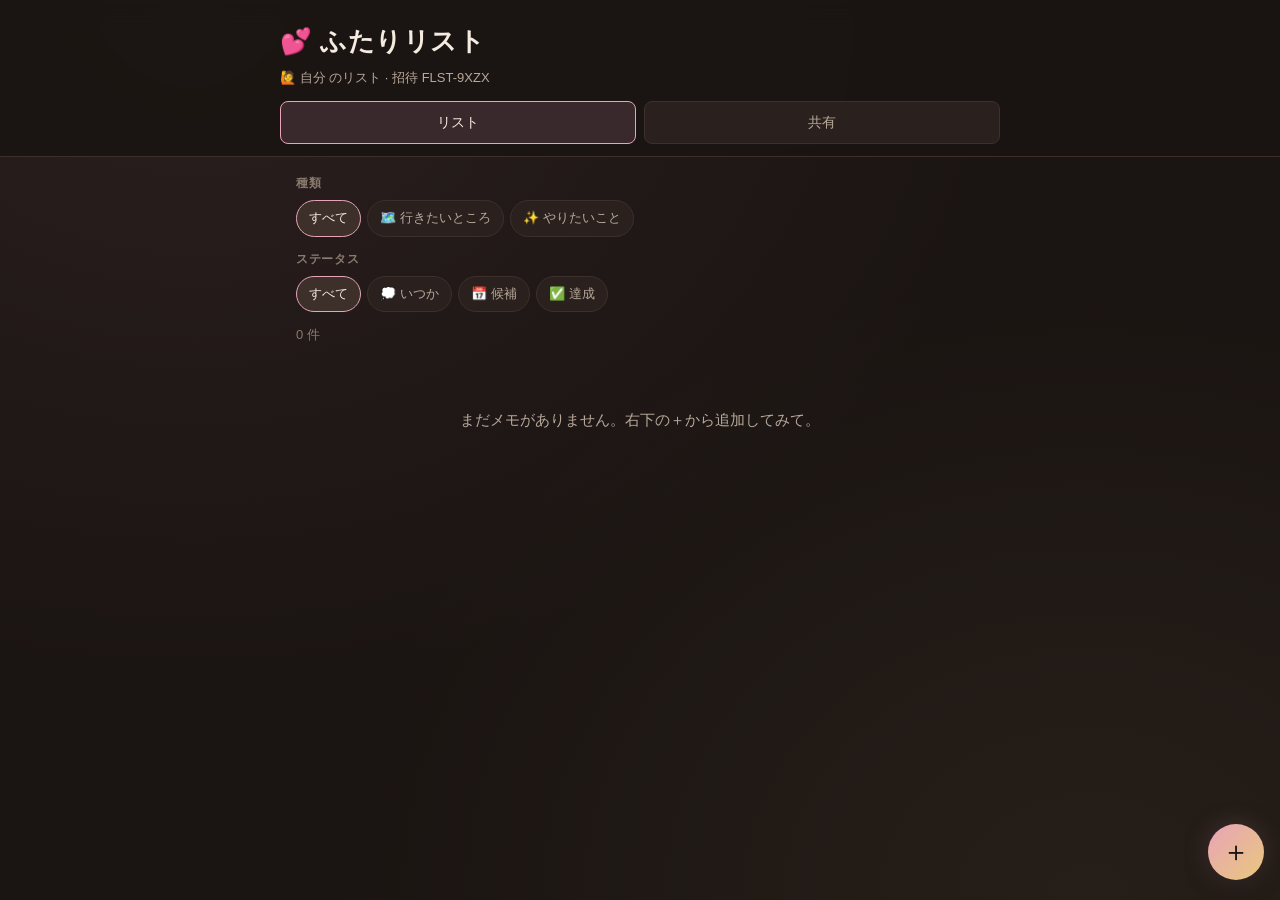
==== commit 2d2300ad: "Privacy-first: remove personal names from code, local display names only Co-authored-by: kikurin-tas" ====
--- a/index.html
+++ b/index.html
@@ -53,9 +53,23 @@
     <!-- 共有画面 -->
     <section id="view-share" class="view" hidden>
       <div class="share-card">
-        <h2 class="share-card__title">👤 あなたの名前</h2>
-        <p class="share-card__desc">追加したメモに表示されます。祐希ちゃんが参加したら各自選んでね。</p>
+        <h2 class="share-card__title">👤 あなたはどちら？</h2>
+        <p class="share-card__desc">メモの投稿者として記録されます。パートナーが参加したら各自選んでね。</p>
         <div class="member-picker" id="member-picker" role="group" aria-label="メンバー選択"></div>
+      </div>
+
+      <div class="share-card">
+        <h2 class="share-card__title">✏️ 表示名（端末内のみ）</h2>
+        <p class="share-card__desc">本名は GitHub に載りません。ここで設定した名前はこの端末（とエクスポートファイル）にだけ保存されます。</p>
+        <label class="field">
+          <span class="field__label">自分の表示名（任意）</span>
+          <input type="text" class="field__input" id="label-member-a" maxlength="20" placeholder="例: 自分" autocomplete="off">
+        </label>
+        <label class="field">
+          <span class="field__label">相手の表示名（任意）</span>
+          <input type="text" class="field__input" id="label-member-b" maxlength="20" placeholder="例: 相手" autocomplete="off">
+        </label>
+        <button type="button" class="btn btn--ghost" id="save-labels">表示名を保存</button>
       </div>
 
       <div class="share-card">
@@ -69,7 +83,7 @@
         <label class="field">
           <span class="field__label">別のワークスペースに参加</span>
           <div class="field__row">
-            <input type="text" class="field__input" id="join-code" placeholder="例: YUKI-4X2K" autocomplete="off">
+            <input type="text" class="field__input" id="join-code" placeholder="例: FLST-4X2K" autocomplete="off">
             <button type="button" class="btn btn--ghost" id="join-workspace">参加</button>
           </div>
         </label>
@@ -77,7 +91,7 @@
 
       <div class="share-card">
         <h2 class="share-card__title">📤 今すぐ共有（ファイル）</h2>
-        <p class="share-card__desc">クラウド設定前でも、JSONの送受信で祐希ちゃんとリストを共有できます。</p>
+        <p class="share-card__desc">クラウド設定前でも、JSON の送受信でパートナーとリストを共有できます。</p>
         <div class="share-actions">
           <button type="button" class="btn btn--ghost" id="export-json">エクスポート</button>
           <label class="btn btn--ghost">
@@ -107,6 +121,17 @@
           <button type="button" class="btn btn--ghost" id="sync-now">今すぐ同期</button>
         </div>
         <p class="sync-status" id="sync-status" aria-live="polite"></p>
+      </div>
+
+      <div class="share-card share-card--privacy">
+        <h2 class="share-card__title">🔒 プライバシー</h2>
+        <ul class="privacy-list">
+          <li>メモは端末内（localStorage）に保存</li>
+          <li>GitHub のコードに本名は含まれない</li>
+          <li>表示名は端末内のみ（任意設定）</li>
+          <li>エクスポートは自分で実行したときだけ</li>
+          <li>クラウド同期は Supabase を自分で設定した場合のみ</li>
+        </ul>
       </div>
     </section>
   </main>
--- a/styles.css
+++ b/styles.css
@@ -318,6 +318,29 @@
 .sync-status--ok { color: var(--success); }
 .sync-status--err { color: var(--danger); }
 
+.privacy-list {
+  list-style: none;
+  font-size: 0.8125rem;
+  color: var(--text-muted);
+}
+
+.privacy-list li {
+  padding: 0.35rem 0;
+  padding-left: 1.25rem;
+  position: relative;
+}
+
+.privacy-list li::before {
+  content: '✓';
+  position: absolute;
+  left: 0;
+  color: var(--success);
+}
+
+.share-card--privacy {
+  border-color: rgba(124, 184, 160, 0.35);
+}
+
 /* Form fields */
 .field { display: block; margin-bottom: 0.85rem; }
 
